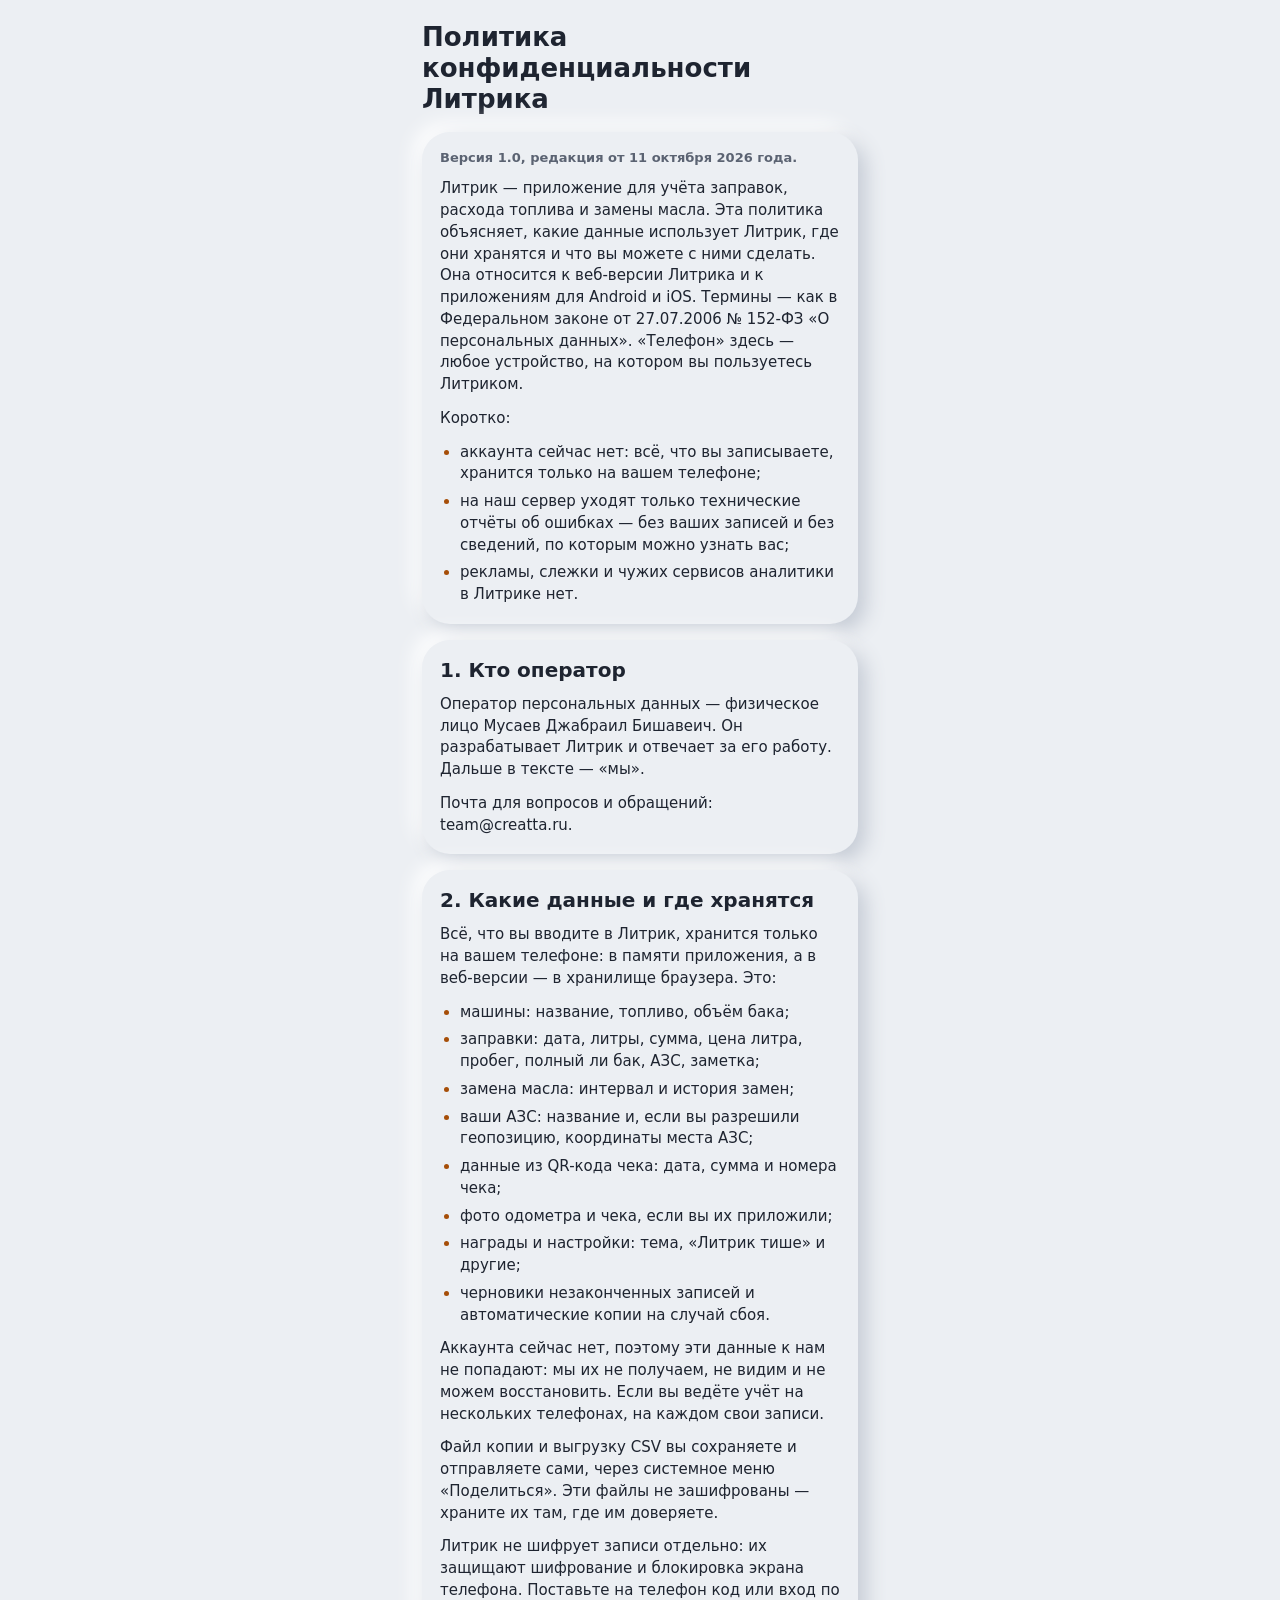
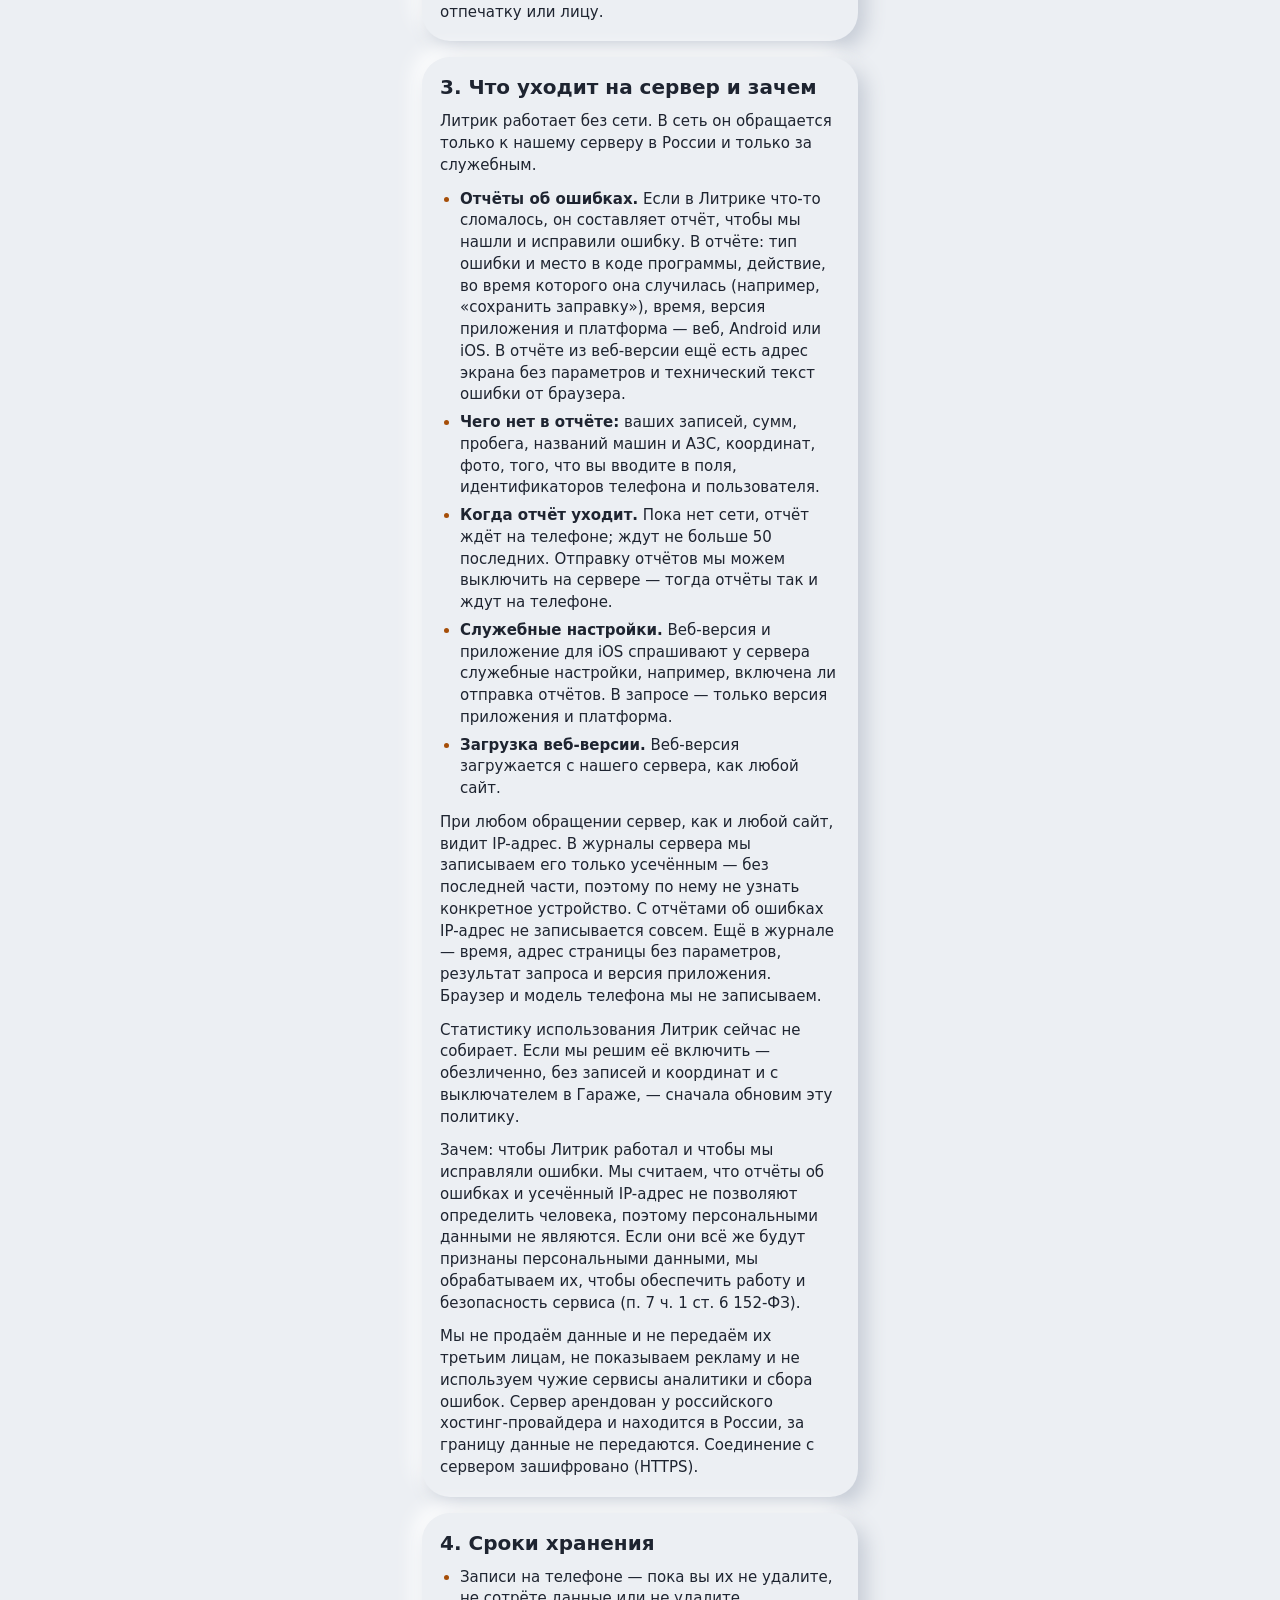
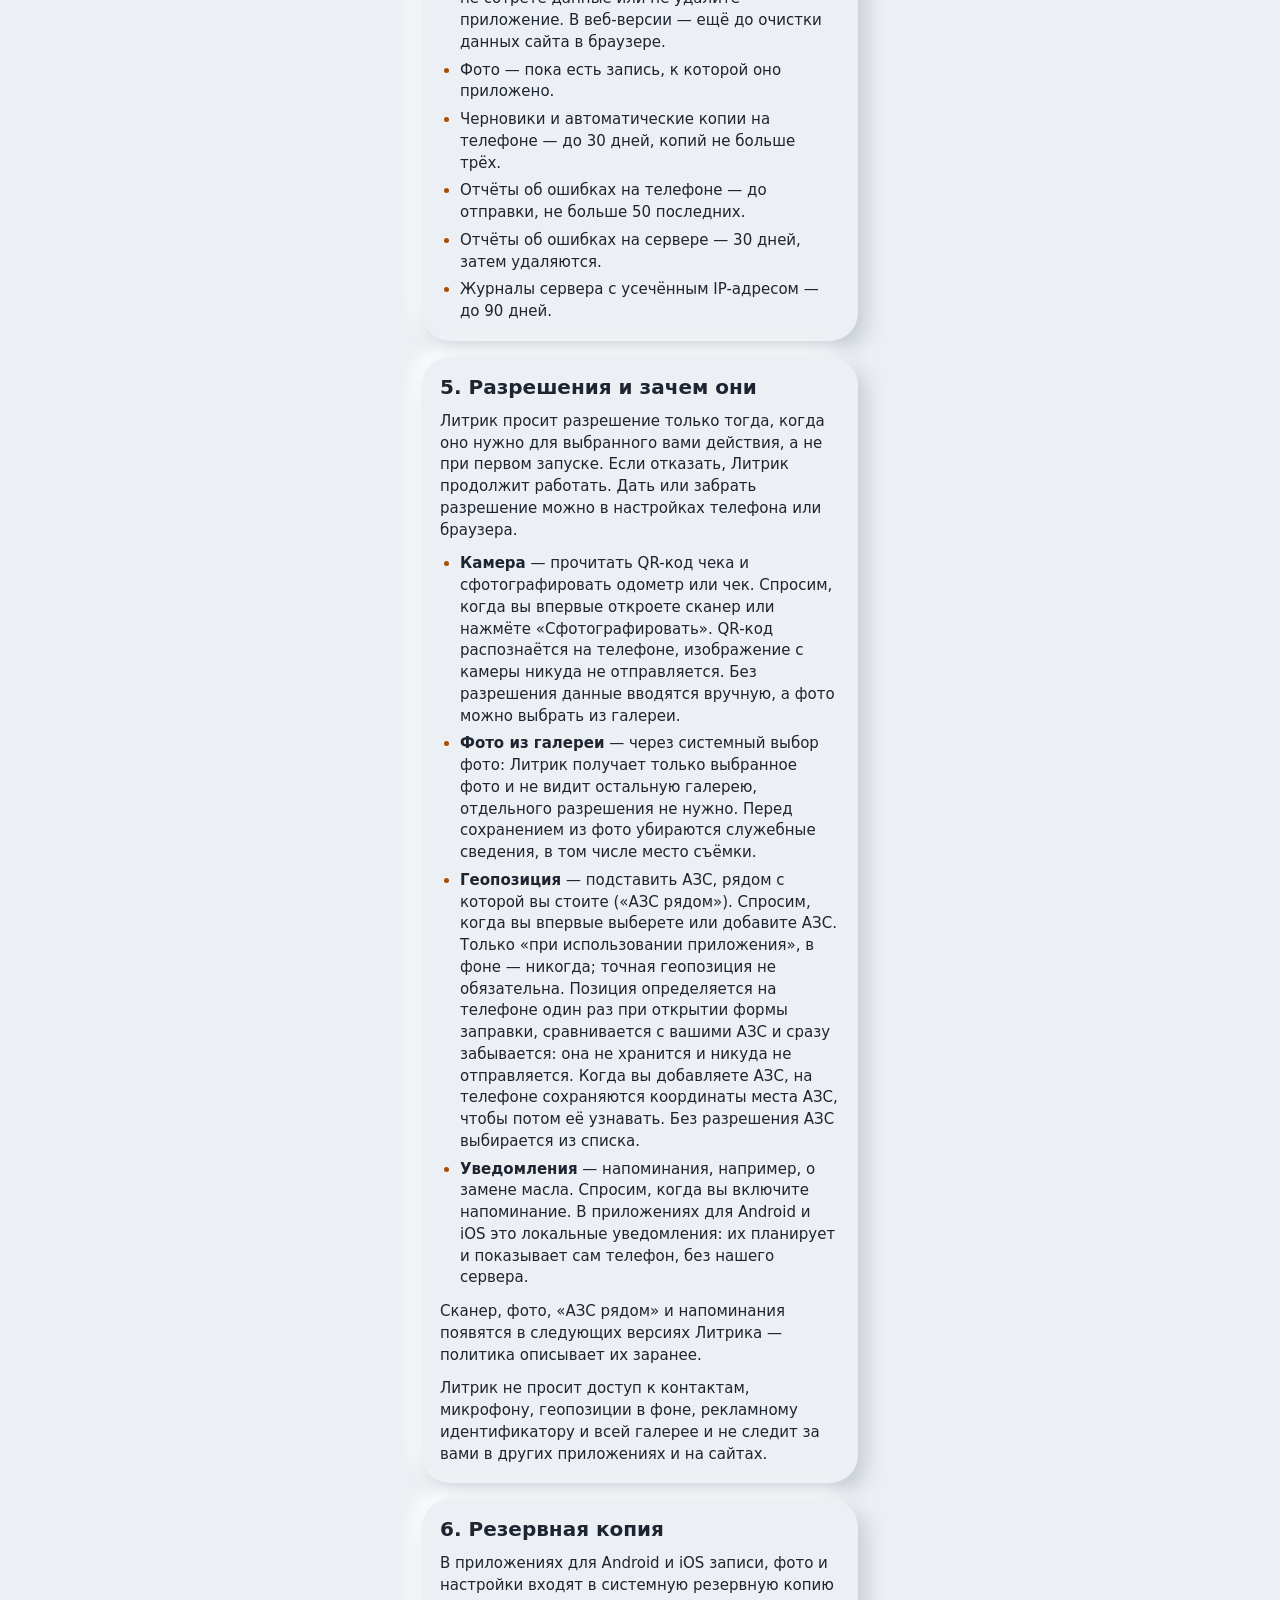
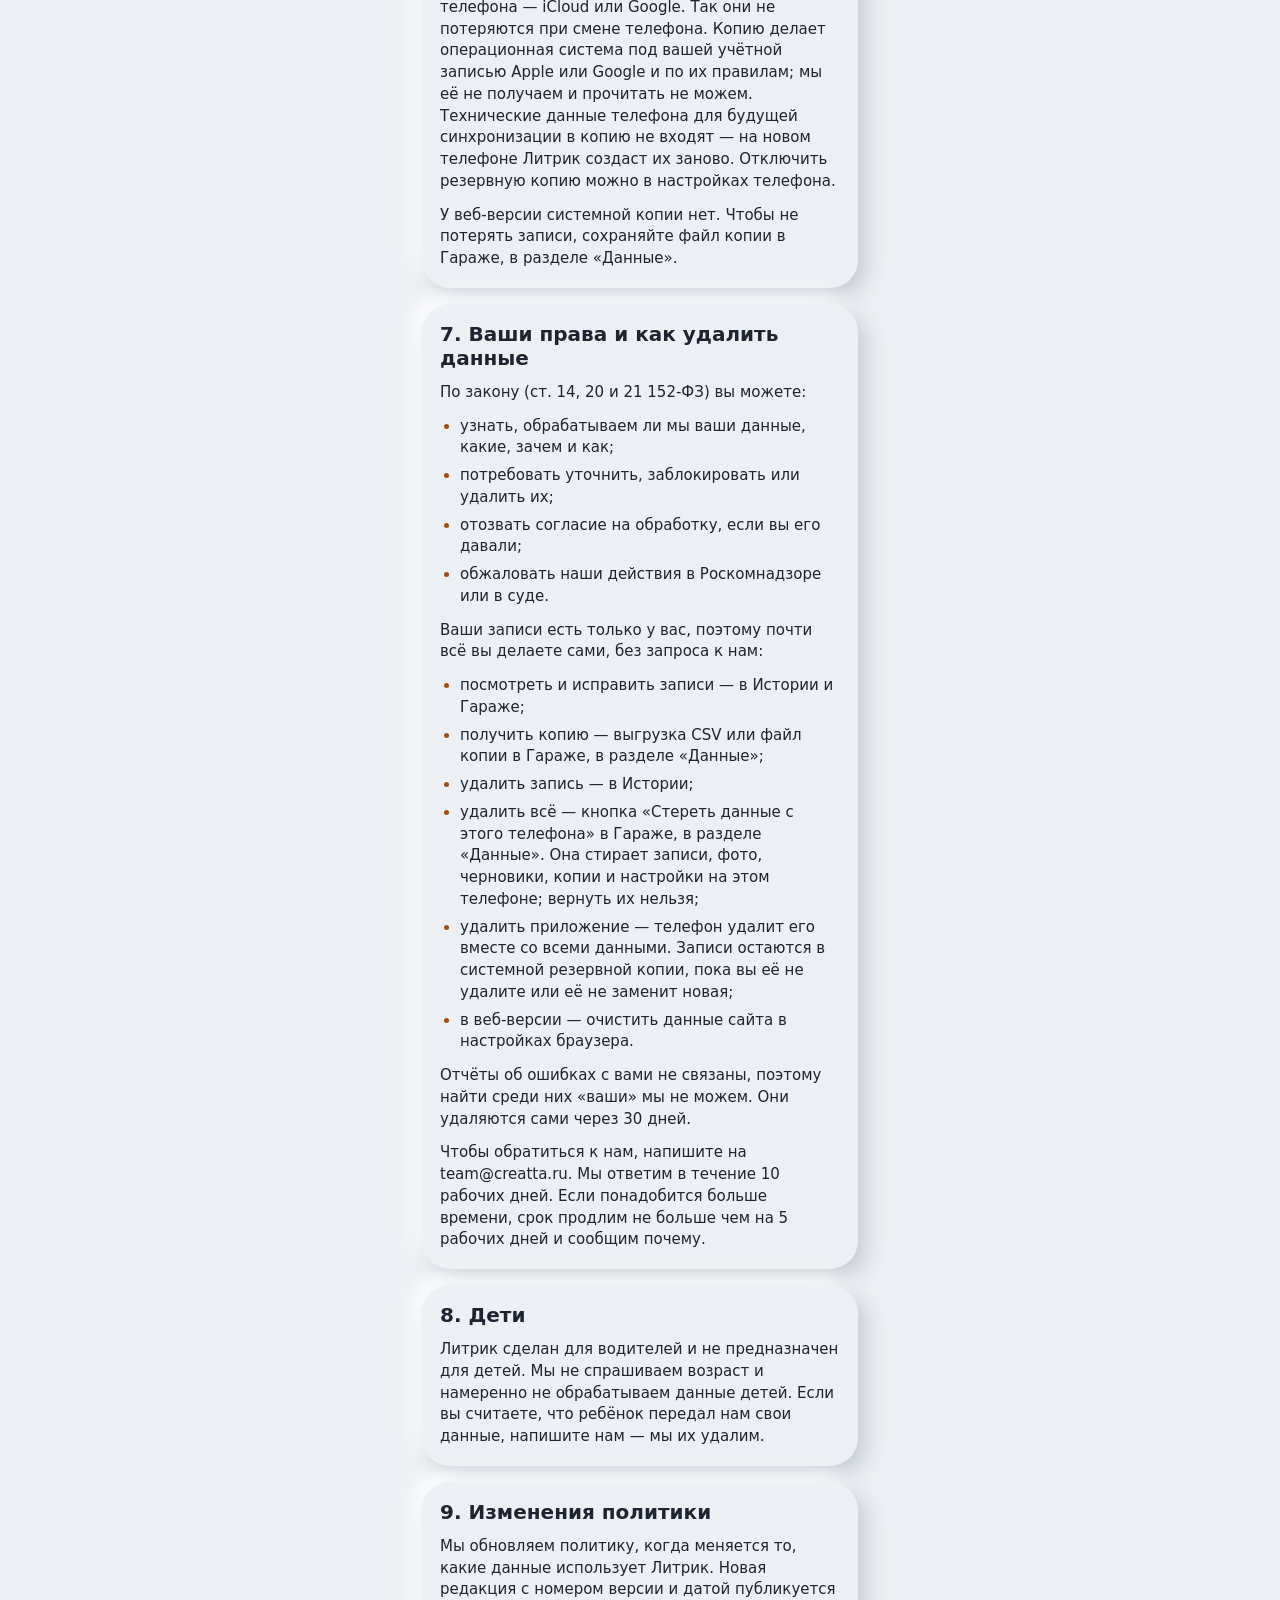
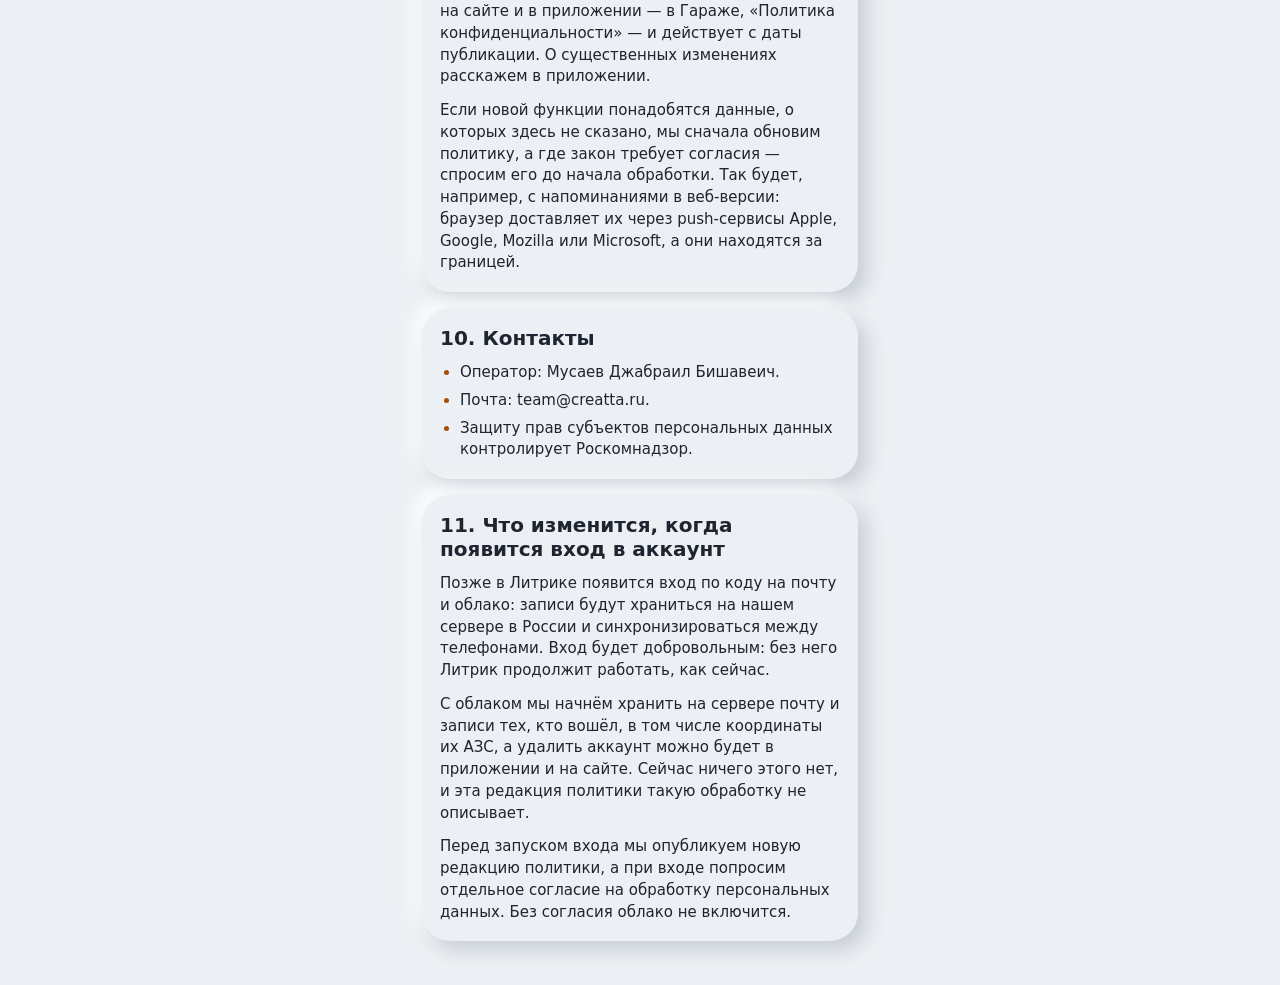
==== privacy.html @ d114a6d7 "Публичные страницы Литрика: поддержка и политика конфиденциальности (G45)" ====
<!doctype html>
<!-- СГЕНЕРИРОВАНО из Litrik/docs/legal/privacy-policy.md командой node shared/tools/gen-privacy.mjs — не править руками. -->
<html lang="ru">
<head>
<meta charset="utf-8">
<meta name="viewport" content="width=device-width, initial-scale=1, viewport-fit=cover">
<meta name="color-scheme" content="light dark">
<title>Политика конфиденциальности Литрика</title>
<link rel="stylesheet" href="privacy.css">
</head>
<body>
<main class="page">
<h1>Политика конфиденциальности Литрика</h1>
<section class="card intro">
<p>Версия 1.0, редакция от 11 октября 2026 года.</p>
<p>Литрик — приложение для учёта заправок, расхода топлива и замены масла. Эта политика объясняет, какие данные использует Литрик, где они хранятся и что вы можете с ними сделать. Она относится к веб-версии Литрика и к приложениям для Android и iOS. Термины — как в Федеральном законе от 27.07.2006 № 152-ФЗ «О персональных данных». «Телефон» здесь — любое устройство, на котором вы пользуетесь Литриком.</p>
<p>Коротко:</p>
<ul>
  <li>аккаунта сейчас нет: всё, что вы записываете, хранится только на вашем телефоне;</li>
  <li>на наш сервер уходят только технические отчёты об ошибках — без ваших записей и без сведений, по которым можно узнать вас;</li>
  <li>рекламы, слежки и чужих сервисов аналитики в Литрике нет.</li>
</ul>
</section>
<section class="card" aria-labelledby="s1">
<h2 id="s1">1. Кто оператор</h2>
<p>Оператор персональных данных — физическое лицо Мусаев Джабраил Бишавеич. Он разрабатывает Литрик и отвечает за его работу. Дальше в тексте — «мы».</p>
<p>Почта для вопросов и обращений: team@creatta.ru.</p>
</section>
<section class="card" aria-labelledby="s2">
<h2 id="s2">2. Какие данные и где хранятся</h2>
<p>Всё, что вы вводите в Литрик, хранится только на вашем телефоне: в памяти приложения, а в веб-версии — в хранилище браузера. Это:</p>
<ul>
  <li>машины: название, топливо, объём бака;</li>
  <li>заправки: дата, литры, сумма, цена литра, пробег, полный ли бак, АЗС, заметка;</li>
  <li>замена масла: интервал и история замен;</li>
  <li>ваши АЗС: название и, если вы разрешили геопозицию, координаты места АЗС;</li>
  <li>данные из QR-кода чека: дата, сумма и номера чека;</li>
  <li>фото одометра и чека, если вы их приложили;</li>
  <li>награды и настройки: тема, «Литрик тише» и другие;</li>
  <li>черновики незаконченных записей и автоматические копии на случай сбоя.</li>
</ul>
<p>Аккаунта сейчас нет, поэтому эти данные к нам не попадают: мы их не получаем, не видим и не можем восстановить. Если вы ведёте учёт на нескольких телефонах, на каждом свои записи.</p>
<p>Файл копии и выгрузку CSV вы сохраняете и отправляете сами, через системное меню «Поделиться». Эти файлы не зашифрованы — храните их там, где им доверяете.</p>
<p>Литрик не шифрует записи отдельно: их защищают шифрование и блокировка экрана телефона. Поставьте на телефон код или вход по отпечатку или лицу.</p>
</section>
<section class="card" aria-labelledby="s3">
<h2 id="s3">3. Что уходит на сервер и зачем</h2>
<p>Литрик работает без сети. В сеть он обращается только к нашему серверу в России и только за служебным.</p>
<ul>
  <li><strong>Отчёты об ошибках.</strong> Если в Литрике что-то сломалось, он составляет отчёт, чтобы мы нашли и исправили ошибку. В отчёте: тип ошибки и место в коде программы, действие, во время которого она случилась (например, «сохранить заправку»), время, версия приложения и платформа — веб, Android или iOS. В отчёте из веб-версии ещё есть адрес экрана без параметров и технический текст ошибки от браузера.</li>
  <li><strong>Чего нет в отчёте:</strong> ваших записей, сумм, пробега, названий машин и АЗС, координат, фото, того, что вы вводите в поля, идентификаторов телефона и пользователя.</li>
  <li><strong>Когда отчёт уходит.</strong> Пока нет сети, отчёт ждёт на телефоне; ждут не больше 50 последних. Отправку отчётов мы можем выключить на сервере — тогда отчёты так и ждут на телефоне.</li>
  <li><strong>Служебные настройки.</strong> Веб-версия и приложение для iOS спрашивают у сервера служебные настройки, например, включена ли отправка отчётов. В запросе — только версия приложения и платформа.</li>
  <li><strong>Загрузка веб-версии.</strong> Веб-версия загружается с нашего сервера, как любой сайт.</li>
</ul>
<p>При любом обращении сервер, как и любой сайт, видит IP-адрес. В журналы сервера мы записываем его только усечённым — без последней части, поэтому по нему не узнать конкретное устройство. С отчётами об ошибках IP-адрес не записывается совсем. Ещё в журнале — время, адрес страницы без параметров, результат запроса и версия приложения. Браузер и модель телефона мы не записываем.</p>
<p>Статистику использования Литрик сейчас не собирает. Если мы решим её включить — обезличенно, без записей и координат и с выключателем в Гараже, — сначала обновим эту политику.</p>
<p>Зачем: чтобы Литрик работал и чтобы мы исправляли ошибки. Мы считаем, что отчёты об ошибках и усечённый IP-адрес не позволяют определить человека, поэтому персональными данными не являются. Если они всё же будут признаны персональными данными, мы обрабатываем их, чтобы обеспечить работу и безопасность сервиса (п. 7 ч. 1 ст. 6 152-ФЗ).</p>
<p>Мы не продаём данные и не передаём их третьим лицам, не показываем рекламу и не используем чужие сервисы аналитики и сбора ошибок. Сервер арендован у российского хостинг-провайдера и находится в России, за границу данные не передаются. Соединение с сервером зашифровано (HTTPS).</p>
</section>
<section class="card" aria-labelledby="s4">
<h2 id="s4">4. Сроки хранения</h2>
<ul>
  <li>Записи на телефоне — пока вы их не удалите, не сотрёте данные или не удалите приложение. В веб-версии — ещё до очистки данных сайта в браузере.</li>
  <li>Фото — пока есть запись, к которой оно приложено.</li>
  <li>Черновики и автоматические копии на телефоне — до 30 дней, копий не больше трёх.</li>
  <li>Отчёты об ошибках на телефоне — до отправки, не больше 50 последних.</li>
  <li>Отчёты об ошибках на сервере — 30 дней, затем удаляются.</li>
  <li>Журналы сервера с усечённым IP-адресом — до 90 дней.</li>
</ul>
</section>
<section class="card" aria-labelledby="s5">
<h2 id="s5">5. Разрешения и зачем они</h2>
<p>Литрик просит разрешение только тогда, когда оно нужно для выбранного вами действия, а не при первом запуске. Если отказать, Литрик продолжит работать. Дать или забрать разрешение можно в настройках телефона или браузера.</p>
<ul>
  <li><strong>Камера</strong> — прочитать QR-код чека и сфотографировать одометр или чек. Спросим, когда вы впервые откроете сканер или нажмёте «Сфотографировать». QR-код распознаётся на телефоне, изображение с камеры никуда не отправляется. Без разрешения данные вводятся вручную, а фото можно выбрать из галереи.</li>
  <li><strong>Фото из галереи</strong> — через системный выбор фото: Литрик получает только выбранное фото и не видит остальную галерею, отдельного разрешения не нужно. Перед сохранением из фото убираются служебные сведения, в том числе место съёмки.</li>
  <li><strong>Геопозиция</strong> — подставить АЗС, рядом с которой вы стоите («АЗС рядом»). Спросим, когда вы впервые выберете или добавите АЗС. Только «при использовании приложения», в фоне — никогда; точная геопозиция не обязательна. Позиция определяется на телефоне один раз при открытии формы заправки, сравнивается с вашими АЗС и сразу забывается: она не хранится и никуда не отправляется. Когда вы добавляете АЗС, на телефоне сохраняются координаты места АЗС, чтобы потом её узнавать. Без разрешения АЗС выбирается из списка.</li>
  <li><strong>Уведомления</strong> — напоминания, например, о замене масла. Спросим, когда вы включите напоминание. В приложениях для Android и iOS это локальные уведомления: их планирует и показывает сам телефон, без нашего сервера.</li>
</ul>
<p>Сканер, фото, «АЗС рядом» и напоминания появятся в следующих версиях Литрика — политика описывает их заранее.</p>
<p>Литрик не просит доступ к контактам, микрофону, геопозиции в фоне, рекламному идентификатору и всей галерее и не следит за вами в других приложениях и на сайтах.</p>
</section>
<section class="card" aria-labelledby="s6">
<h2 id="s6">6. Резервная копия</h2>
<p>В приложениях для Android и iOS записи, фото и настройки входят в системную резервную копию телефона — iCloud или Google. Так они не потеряются при смене телефона. Копию делает операционная система под вашей учётной записью Apple или Google и по их правилам; мы её не получаем и прочитать не можем. Технические данные телефона для будущей синхронизации в копию не входят — на новом телефоне Литрик создаст их заново. Отключить резервную копию можно в настройках телефона.</p>
<p>У веб-версии системной копии нет. Чтобы не потерять записи, сохраняйте файл копии в Гараже, в разделе «Данные».</p>
</section>
<section class="card" aria-labelledby="s7">
<h2 id="s7">7. Ваши права и как удалить данные</h2>
<p>По закону (ст. 14, 20 и 21 152-ФЗ) вы можете:</p>
<ul>
  <li>узнать, обрабатываем ли мы ваши данные, какие, зачем и как;</li>
  <li>потребовать уточнить, заблокировать или удалить их;</li>
  <li>отозвать согласие на обработку, если вы его давали;</li>
  <li>обжаловать наши действия в Роскомнадзоре или в суде.</li>
</ul>
<p>Ваши записи есть только у вас, поэтому почти всё вы делаете сами, без запроса к нам:</p>
<ul>
  <li>посмотреть и исправить записи — в Истории и Гараже;</li>
  <li>получить копию — выгрузка CSV или файл копии в Гараже, в разделе «Данные»;</li>
  <li>удалить запись — в Истории;</li>
  <li>удалить всё — кнопка «Стереть данные с этого телефона» в Гараже, в разделе «Данные». Она стирает записи, фото, черновики, копии и настройки на этом телефоне; вернуть их нельзя;</li>
  <li>удалить приложение — телефон удалит его вместе со всеми данными. Записи остаются в системной резервной копии, пока вы её не удалите или её не заменит новая;</li>
  <li>в веб-версии — очистить данные сайта в настройках браузера.</li>
</ul>
<p>Отчёты об ошибках с вами не связаны, поэтому найти среди них «ваши» мы не можем. Они удаляются сами через 30 дней.</p>
<p>Чтобы обратиться к нам, напишите на team@creatta.ru. Мы ответим в течение 10 рабочих дней. Если понадобится больше времени, срок продлим не больше чем на 5 рабочих дней и сообщим почему.</p>
</section>
<section class="card" aria-labelledby="s8">
<h2 id="s8">8. Дети</h2>
<p>Литрик сделан для водителей и не предназначен для детей. Мы не спрашиваем возраст и намеренно не обрабатываем данные детей. Если вы считаете, что ребёнок передал нам свои данные, напишите нам — мы их удалим.</p>
</section>
<section class="card" aria-labelledby="s9">
<h2 id="s9">9. Изменения политики</h2>
<p>Мы обновляем политику, когда меняется то, какие данные использует Литрик. Новая редакция с номером версии и датой публикуется на сайте и в приложении — в Гараже, «Политика конфиденциальности» — и действует с даты публикации. О существенных изменениях расскажем в приложении.</p>
<p>Если новой функции понадобятся данные, о которых здесь не сказано, мы сначала обновим политику, а где закон требует согласия — спросим его до начала обработки. Так будет, например, с напоминаниями в веб-версии: браузер доставляет их через push-сервисы Apple, Google, Mozilla или Microsoft, а они находятся за границей.</p>
</section>
<section class="card" aria-labelledby="s10">
<h2 id="s10">10. Контакты</h2>
<ul>
  <li>Оператор: Мусаев Джабраил Бишавеич.</li>
  <li>Почта: team@creatta.ru.</li>
  <li>Защиту прав субъектов персональных данных контролирует Роскомнадзор.</li>
</ul>
</section>
<section class="card" aria-labelledby="s11">
<h2 id="s11">11. Что изменится, когда появится вход в аккаунт</h2>
<p>Позже в Литрике появится вход по коду на почту и облако: записи будут храниться на нашем сервере в России и синхронизироваться между телефонами. Вход будет добровольным: без него Литрик продолжит работать, как сейчас.</p>
<p>С облаком мы начнём хранить на сервере почту и записи тех, кто вошёл, в том числе координаты их АЗС, а удалить аккаунт можно будет в приложении и на сайте. Сейчас ничего этого нет, и эта редакция политики такую обработку не описывает.</p>
<p>Перед запуском входа мы опубликуем новую редакцию политики, а при входе попросим отдельное согласие на обработку персональных данных. Без согласия облако не включится.</p>
</section>
</main>
</body>
</html>
---- privacy.css ----
/* СГЕНЕРИРОВАНО из Litrik/docs/legal/privacy-policy.md командой node shared/tools/gen-privacy.mjs — не править руками. */
:root {
  --color-accent-ink: #A64E08;
  --color-bg: #ECEFF3;
  --color-ink: #1E2430;
  --color-muted: #5B6372;
  --color-surface: #ECEFF3;
  --font-family-base: Manrope, system-ui, sans-serif;
  --font-weight-bold: 700;
  --radius-card: 28px;
  --shadow-raised: 8px 8px 20px 0px #C5CBD5, -8px -8px 20px 0px #FFFFFF;
  --size-layout-content-max: 480px;
  --space-1-5: 6px;
  --space-2: 8px;
  --space-5: 20px;
  --space-card-gap: 12px;
  --space-card-padding: 18px;
  --space-screen-padding-top: 14px;
  --space-screen-padding-x: 22px;
  --space-screen-stack-gap: 16px;
  --type-body-long-line-height: 1.45;
  --type-body-long-size: 15px;
  --type-body-long-weight: 500;
  --type-caption-small-line-height: 1.3;
  --type-caption-small-size: 13px;
  --type-caption-small-weight: 600;
  --type-heading-card-line-height: 1.2;
  --type-heading-card-size: 20px;
  --type-heading-card-weight: 800;
  --type-heading-screen-wrap-line-height: 1.2;
  --type-heading-screen-wrap-size: 26px;
  --type-heading-screen-wrap-weight: 800;
  color-scheme: light;
}
@media (prefers-color-scheme: dark) {
  :root {
    --color-accent-ink: #F2A65A;
    --color-bg: #1B1F27;
    --color-ink: #EEF1F5;
    --color-muted: #A3ABB9;
    --color-surface: #1B1F27;
    --shadow-raised: 8px 8px 20px 0px #12151B, -8px -8px 20px 0px #252A34;
    color-scheme: dark;
  }
}
@font-face {
  font-family: Manrope;
  src: url('fonts/Manrope-Variable.woff2') format('woff2');
  font-weight: 200 800;
  font-display: swap;
}
* { box-sizing: border-box; }
html { -webkit-text-size-adjust: 100%; text-size-adjust: 100%; }
body {
  margin: 0;
  background: var(--color-bg);
  color: var(--color-ink);
  font-family: var(--font-family-base);
  font-size: var(--type-body-long-size);
  font-weight: var(--type-body-long-weight);
  line-height: var(--type-body-long-line-height);
}
.page {
  max-width: var(--size-layout-content-max);
  margin: 0 auto;
  padding: var(--space-screen-padding-top) var(--space-screen-padding-x) calc(var(--space-screen-padding-x) * 2);
  padding-left: max(var(--space-screen-padding-x), env(safe-area-inset-left));
  padding-right: max(var(--space-screen-padding-x), env(safe-area-inset-right));
  display: flex;
  flex-direction: column;
  gap: var(--space-screen-stack-gap);
}
h1 {
  margin: var(--space-2) 0 0;
  font-size: var(--type-heading-screen-wrap-size);
  font-weight: var(--type-heading-screen-wrap-weight);
  line-height: var(--type-heading-screen-wrap-line-height);
}
.card {
  background: var(--color-surface);
  border-radius: var(--radius-card);
  box-shadow: var(--shadow-raised);
  padding: var(--space-card-padding);
}
h2 {
  margin: 0 0 var(--space-card-gap);
  font-size: var(--type-heading-card-size);
  font-weight: var(--type-heading-card-weight);
  line-height: var(--type-heading-card-line-height);
}
p, ul { margin: 0 0 var(--space-card-gap); }
.card > :last-child { margin-bottom: 0; }
.intro > p:first-child {
  color: var(--color-muted);
  font-size: var(--type-caption-small-size);
  font-weight: var(--type-caption-small-weight);
  line-height: var(--type-caption-small-line-height);
}
ul { padding-left: var(--space-5); }
li + li { margin-top: var(--space-1-5); }
li::marker { color: var(--color-accent-ink); }
strong { font-weight: var(--font-weight-bold); }
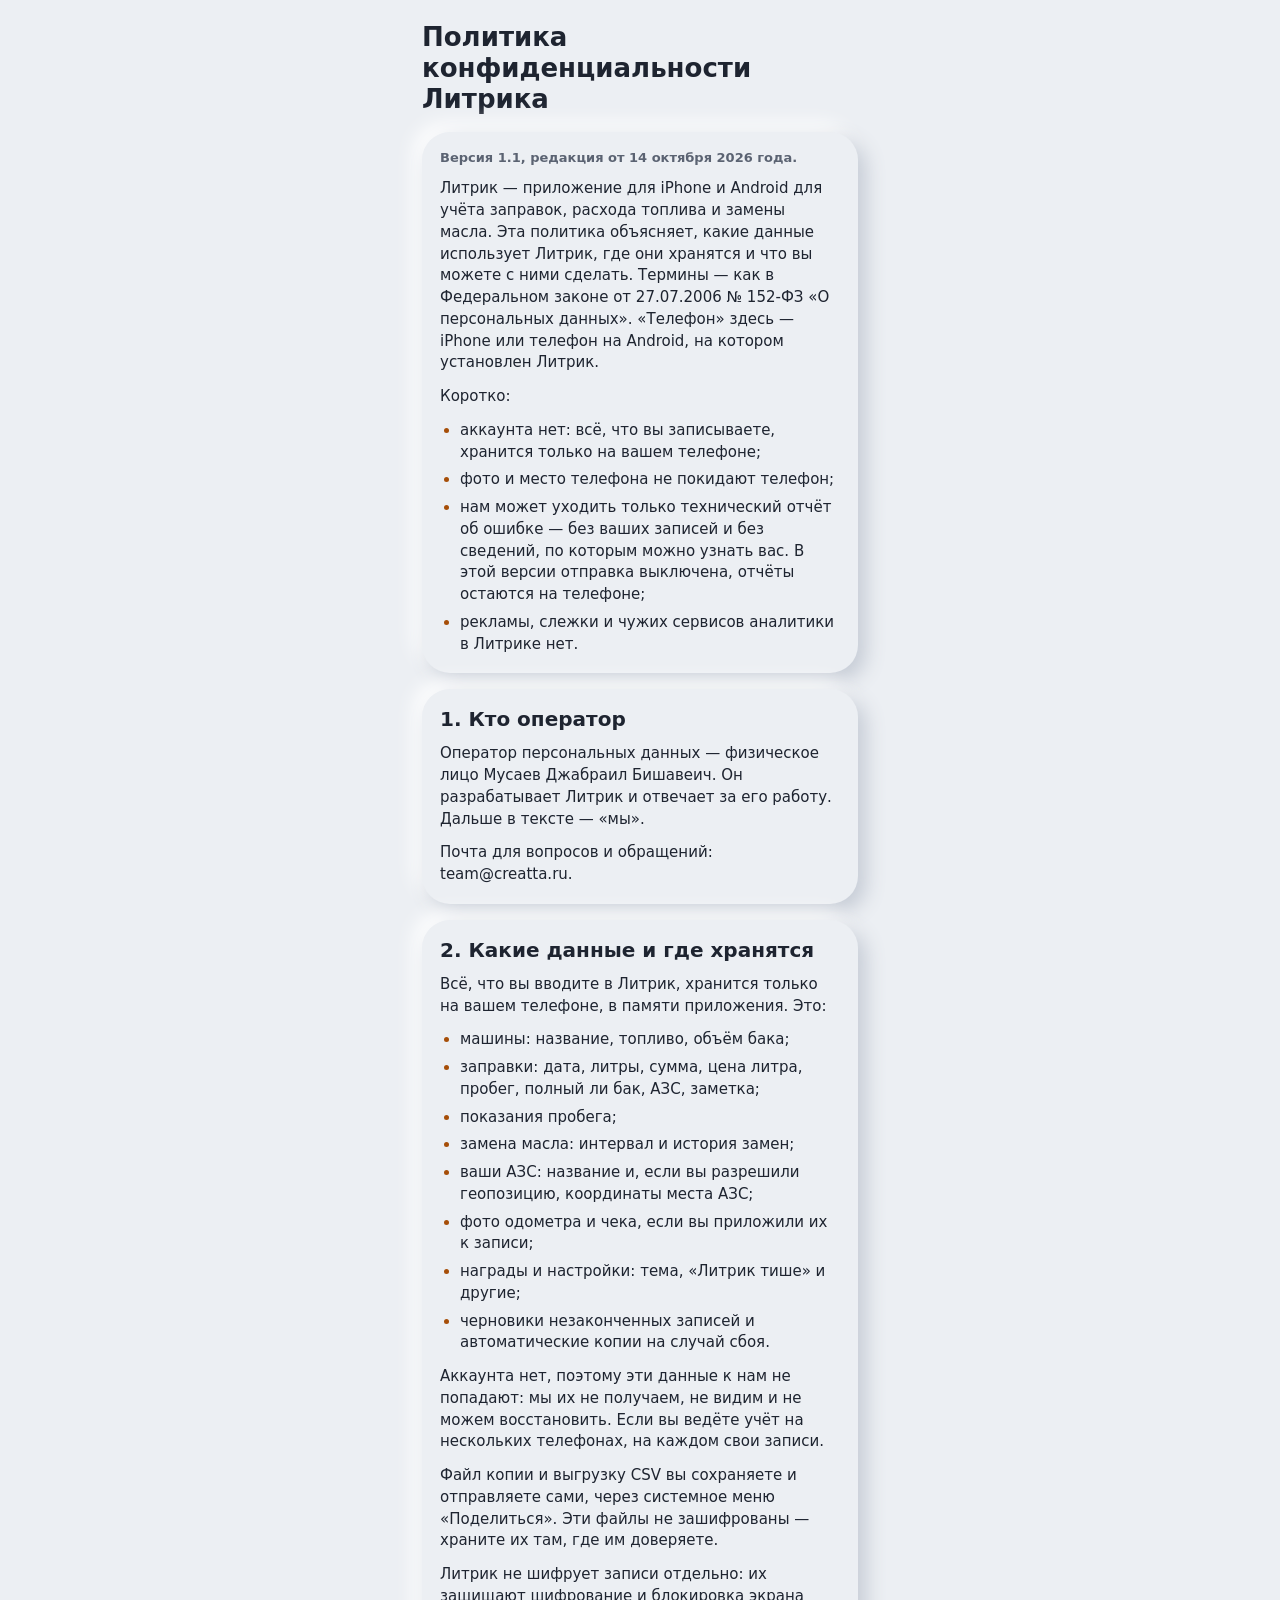
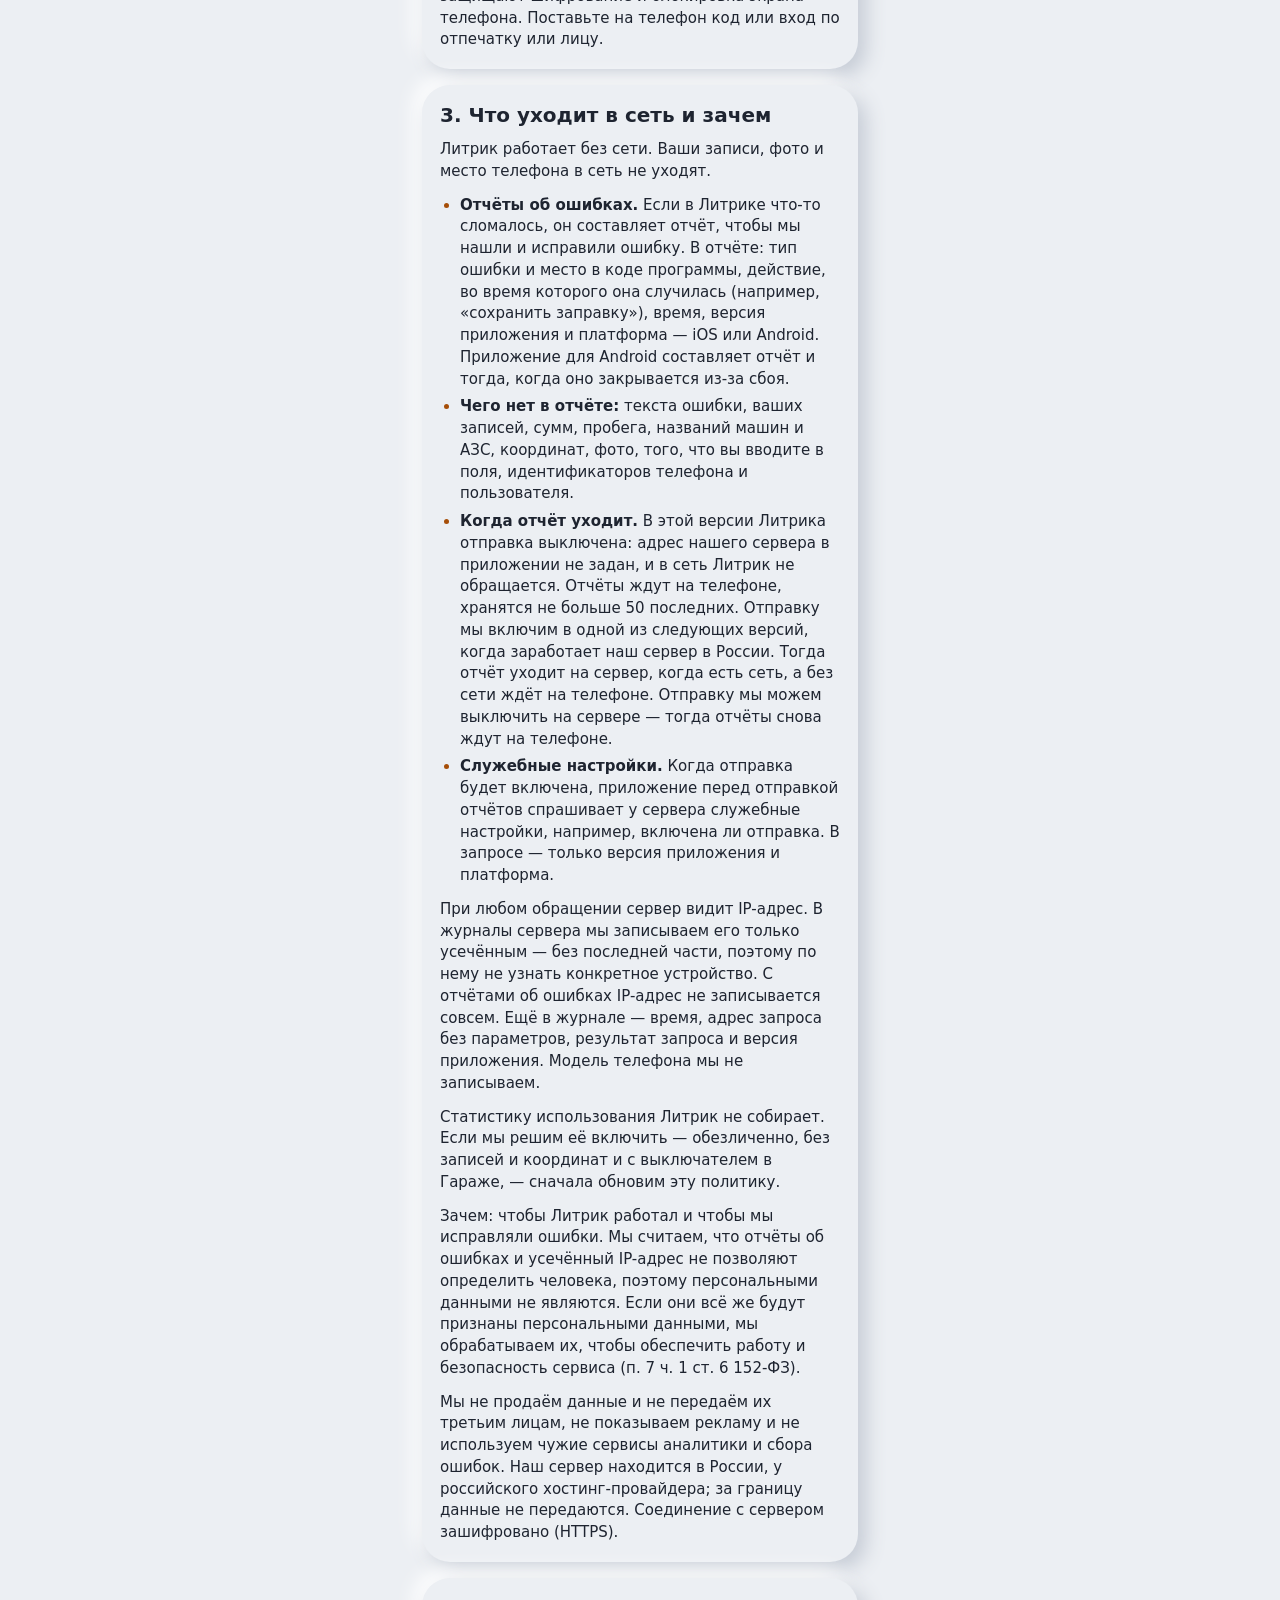
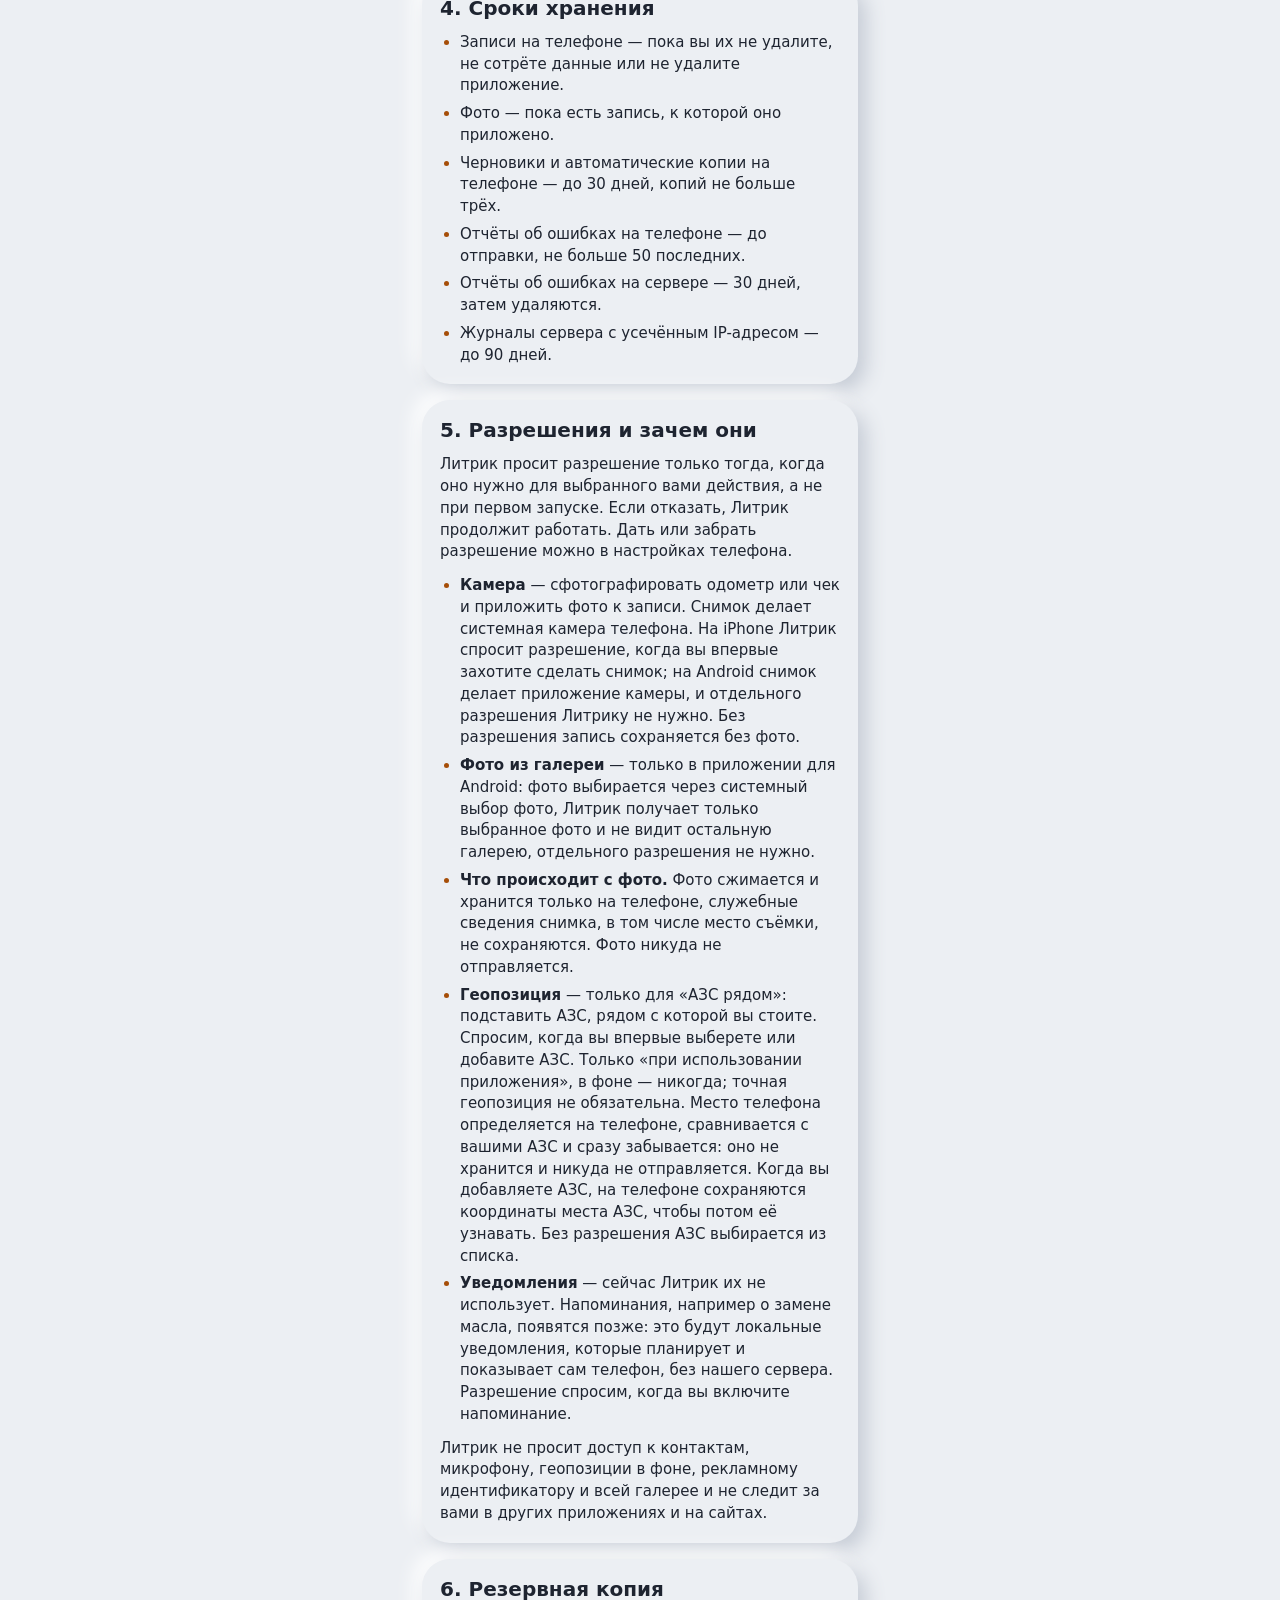
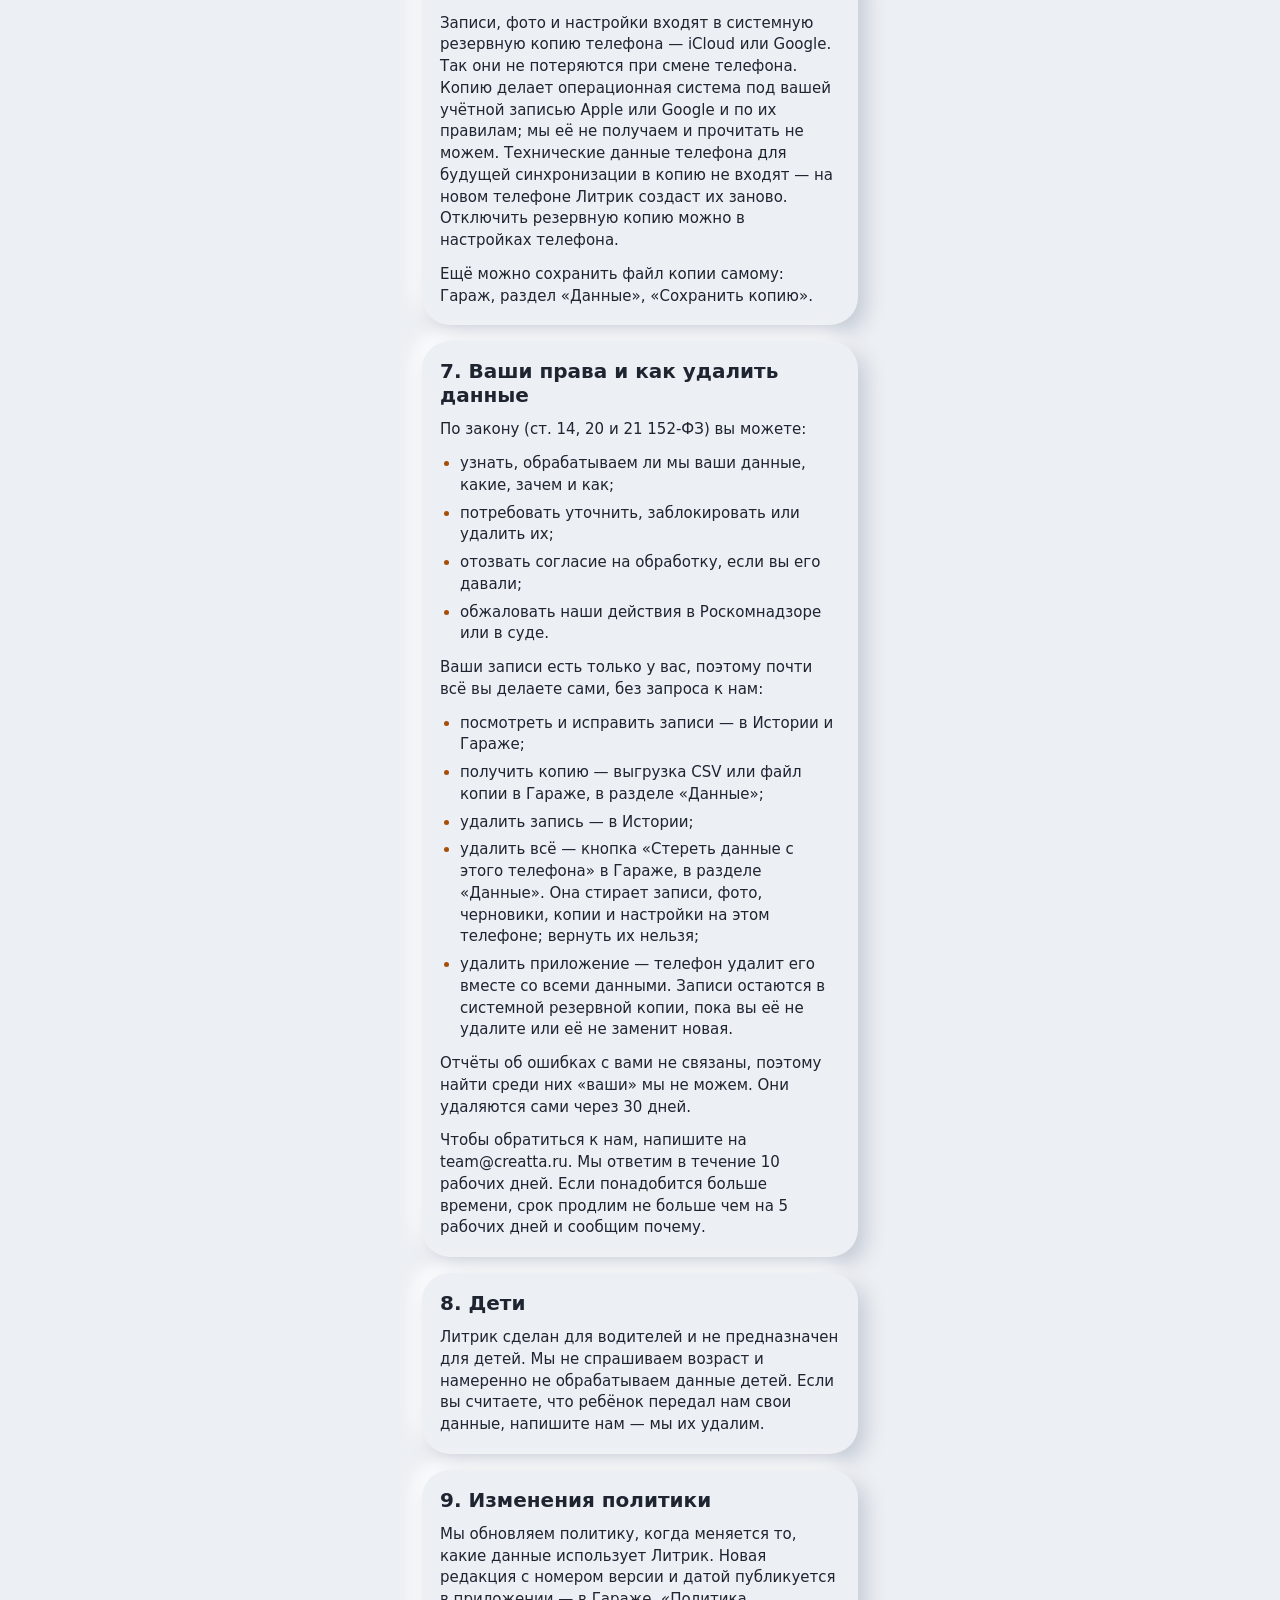
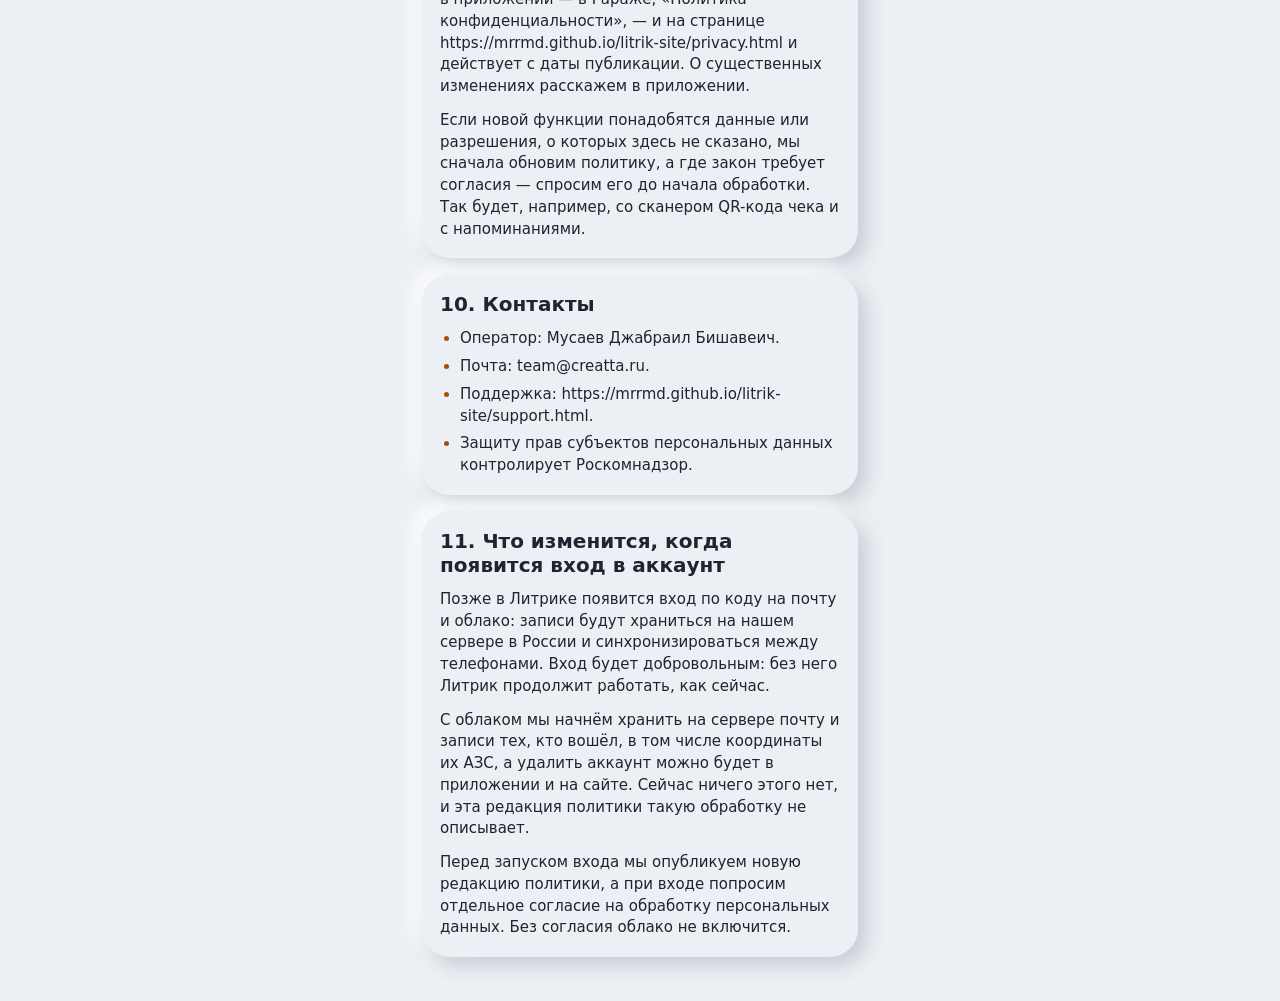
==== commit c481192e: "Политика конфиденциальности 1.1: только приложения iOS и Android, фактическое поведение, отправка от" ====
--- a/privacy.html
+++ b/privacy.html
@@ -12,12 +12,13 @@
 <main class="page">
 <h1>Политика конфиденциальности Литрика</h1>
 <section class="card intro">
-<p>Версия 1.0, редакция от 11 октября 2026 года.</p>
-<p>Литрик — приложение для учёта заправок, расхода топлива и замены масла. Эта политика объясняет, какие данные использует Литрик, где они хранятся и что вы можете с ними сделать. Она относится к веб-версии Литрика и к приложениям для Android и iOS. Термины — как в Федеральном законе от 27.07.2006 № 152-ФЗ «О персональных данных». «Телефон» здесь — любое устройство, на котором вы пользуетесь Литриком.</p>
+<p>Версия 1.1, редакция от 14 октября 2026 года.</p>
+<p>Литрик — приложение для iPhone и Android для учёта заправок, расхода топлива и замены масла. Эта политика объясняет, какие данные использует Литрик, где они хранятся и что вы можете с ними сделать. Термины — как в Федеральном законе от 27.07.2006 № 152-ФЗ «О персональных данных». «Телефон» здесь — iPhone или телефон на Android, на котором установлен Литрик.</p>
 <p>Коротко:</p>
 <ul>
-  <li>аккаунта сейчас нет: всё, что вы записываете, хранится только на вашем телефоне;</li>
-  <li>на наш сервер уходят только технические отчёты об ошибках — без ваших записей и без сведений, по которым можно узнать вас;</li>
+  <li>аккаунта нет: всё, что вы записываете, хранится только на вашем телефоне;</li>
+  <li>фото и место телефона не покидают телефон;</li>
+  <li>нам может уходить только технический отчёт об ошибке — без ваших записей и без сведений, по которым можно узнать вас. В этой версии отправка выключена, отчёты остаются на телефоне;</li>
   <li>рекламы, слежки и чужих сервисов аналитики в Литрике нет.</li>
 </ul>
 </section>
@@ -28,40 +29,39 @@
 </section>
 <section class="card" aria-labelledby="s2">
 <h2 id="s2">2. Какие данные и где хранятся</h2>
-<p>Всё, что вы вводите в Литрик, хранится только на вашем телефоне: в памяти приложения, а в веб-версии — в хранилище браузера. Это:</p>
+<p>Всё, что вы вводите в Литрик, хранится только на вашем телефоне, в памяти приложения. Это:</p>
 <ul>
   <li>машины: название, топливо, объём бака;</li>
   <li>заправки: дата, литры, сумма, цена литра, пробег, полный ли бак, АЗС, заметка;</li>
+  <li>показания пробега;</li>
   <li>замена масла: интервал и история замен;</li>
   <li>ваши АЗС: название и, если вы разрешили геопозицию, координаты места АЗС;</li>
-  <li>данные из QR-кода чека: дата, сумма и номера чека;</li>
-  <li>фото одометра и чека, если вы их приложили;</li>
+  <li>фото одометра и чека, если вы приложили их к записи;</li>
   <li>награды и настройки: тема, «Литрик тише» и другие;</li>
   <li>черновики незаконченных записей и автоматические копии на случай сбоя.</li>
 </ul>
-<p>Аккаунта сейчас нет, поэтому эти данные к нам не попадают: мы их не получаем, не видим и не можем восстановить. Если вы ведёте учёт на нескольких телефонах, на каждом свои записи.</p>
+<p>Аккаунта нет, поэтому эти данные к нам не попадают: мы их не получаем, не видим и не можем восстановить. Если вы ведёте учёт на нескольких телефонах, на каждом свои записи.</p>
 <p>Файл копии и выгрузку CSV вы сохраняете и отправляете сами, через системное меню «Поделиться». Эти файлы не зашифрованы — храните их там, где им доверяете.</p>
 <p>Литрик не шифрует записи отдельно: их защищают шифрование и блокировка экрана телефона. Поставьте на телефон код или вход по отпечатку или лицу.</p>
 </section>
 <section class="card" aria-labelledby="s3">
-<h2 id="s3">3. Что уходит на сервер и зачем</h2>
-<p>Литрик работает без сети. В сеть он обращается только к нашему серверу в России и только за служебным.</p>
+<h2 id="s3">3. Что уходит в сеть и зачем</h2>
+<p>Литрик работает без сети. Ваши записи, фото и место телефона в сеть не уходят.</p>
 <ul>
-  <li><strong>Отчёты об ошибках.</strong> Если в Литрике что-то сломалось, он составляет отчёт, чтобы мы нашли и исправили ошибку. В отчёте: тип ошибки и место в коде программы, действие, во время которого она случилась (например, «сохранить заправку»), время, версия приложения и платформа — веб, Android или iOS. В отчёте из веб-версии ещё есть адрес экрана без параметров и технический текст ошибки от браузера.</li>
-  <li><strong>Чего нет в отчёте:</strong> ваших записей, сумм, пробега, названий машин и АЗС, координат, фото, того, что вы вводите в поля, идентификаторов телефона и пользователя.</li>
-  <li><strong>Когда отчёт уходит.</strong> Пока нет сети, отчёт ждёт на телефоне; ждут не больше 50 последних. Отправку отчётов мы можем выключить на сервере — тогда отчёты так и ждут на телефоне.</li>
-  <li><strong>Служебные настройки.</strong> Веб-версия и приложение для iOS спрашивают у сервера служебные настройки, например, включена ли отправка отчётов. В запросе — только версия приложения и платформа.</li>
-  <li><strong>Загрузка веб-версии.</strong> Веб-версия загружается с нашего сервера, как любой сайт.</li>
+  <li><strong>Отчёты об ошибках.</strong> Если в Литрике что-то сломалось, он составляет отчёт, чтобы мы нашли и исправили ошибку. В отчёте: тип ошибки и место в коде программы, действие, во время которого она случилась (например, «сохранить заправку»), время, версия приложения и платформа — iOS или Android. Приложение для Android составляет отчёт и тогда, когда оно закрывается из-за сбоя.</li>
+  <li><strong>Чего нет в отчёте:</strong> текста ошибки, ваших записей, сумм, пробега, названий машин и АЗС, координат, фото, того, что вы вводите в поля, идентификаторов телефона и пользователя.</li>
+  <li><strong>Когда отчёт уходит.</strong> В этой версии Литрика отправка выключена: адрес нашего сервера в приложении не задан, и в сеть Литрик не обращается. Отчёты ждут на телефоне, хранятся не больше 50 последних. Отправку мы включим в одной из следующих версий, когда заработает наш сервер в России. Тогда отчёт уходит на сервер, когда есть сеть, а без сети ждёт на телефоне. Отправку мы можем выключить на сервере — тогда отчёты снова ждут на телефоне.</li>
+  <li><strong>Служебные настройки.</strong> Когда отправка будет включена, приложение перед отправкой отчётов спрашивает у сервера служебные настройки, например, включена ли отправка. В запросе — только версия приложения и платформа.</li>
 </ul>
-<p>При любом обращении сервер, как и любой сайт, видит IP-адрес. В журналы сервера мы записываем его только усечённым — без последней части, поэтому по нему не узнать конкретное устройство. С отчётами об ошибках IP-адрес не записывается совсем. Ещё в журнале — время, адрес страницы без параметров, результат запроса и версия приложения. Браузер и модель телефона мы не записываем.</p>
-<p>Статистику использования Литрик сейчас не собирает. Если мы решим её включить — обезличенно, без записей и координат и с выключателем в Гараже, — сначала обновим эту политику.</p>
+<p>При любом обращении сервер видит IP-адрес. В журналы сервера мы записываем его только усечённым — без последней части, поэтому по нему не узнать конкретное устройство. С отчётами об ошибках IP-адрес не записывается совсем. Ещё в журнале — время, адрес запроса без параметров, результат запроса и версия приложения. Модель телефона мы не записываем.</p>
+<p>Статистику использования Литрик не собирает. Если мы решим её включить — обезличенно, без записей и координат и с выключателем в Гараже, — сначала обновим эту политику.</p>
 <p>Зачем: чтобы Литрик работал и чтобы мы исправляли ошибки. Мы считаем, что отчёты об ошибках и усечённый IP-адрес не позволяют определить человека, поэтому персональными данными не являются. Если они всё же будут признаны персональными данными, мы обрабатываем их, чтобы обеспечить работу и безопасность сервиса (п. 7 ч. 1 ст. 6 152-ФЗ).</p>
-<p>Мы не продаём данные и не передаём их третьим лицам, не показываем рекламу и не используем чужие сервисы аналитики и сбора ошибок. Сервер арендован у российского хостинг-провайдера и находится в России, за границу данные не передаются. Соединение с сервером зашифровано (HTTPS).</p>
+<p>Мы не продаём данные и не передаём их третьим лицам, не показываем рекламу и не используем чужие сервисы аналитики и сбора ошибок. Наш сервер находится в России, у российского хостинг-провайдера; за границу данные не передаются. Соединение с сервером зашифровано (HTTPS).</p>
 </section>
 <section class="card" aria-labelledby="s4">
 <h2 id="s4">4. Сроки хранения</h2>
 <ul>
-  <li>Записи на телефоне — пока вы их не удалите, не сотрёте данные или не удалите приложение. В веб-версии — ещё до очистки данных сайта в браузере.</li>
+  <li>Записи на телефоне — пока вы их не удалите, не сотрёте данные или не удалите приложение.</li>
   <li>Фото — пока есть запись, к которой оно приложено.</li>
   <li>Черновики и автоматические копии на телефоне — до 30 дней, копий не больше трёх.</li>
   <li>Отчёты об ошибках на телефоне — до отправки, не больше 50 последних.</li>
@@ -71,20 +71,20 @@
 </section>
 <section class="card" aria-labelledby="s5">
 <h2 id="s5">5. Разрешения и зачем они</h2>
-<p>Литрик просит разрешение только тогда, когда оно нужно для выбранного вами действия, а не при первом запуске. Если отказать, Литрик продолжит работать. Дать или забрать разрешение можно в настройках телефона или браузера.</p>
+<p>Литрик просит разрешение только тогда, когда оно нужно для выбранного вами действия, а не при первом запуске. Если отказать, Литрик продолжит работать. Дать или забрать разрешение можно в настройках телефона.</p>
 <ul>
-  <li><strong>Камера</strong> — прочитать QR-код чека и сфотографировать одометр или чек. Спросим, когда вы впервые откроете сканер или нажмёте «Сфотографировать». QR-код распознаётся на телефоне, изображение с камеры никуда не отправляется. Без разрешения данные вводятся вручную, а фото можно выбрать из галереи.</li>
-  <li><strong>Фото из галереи</strong> — через системный выбор фото: Литрик получает только выбранное фото и не видит остальную галерею, отдельного разрешения не нужно. Перед сохранением из фото убираются служебные сведения, в том числе место съёмки.</li>
-  <li><strong>Геопозиция</strong> — подставить АЗС, рядом с которой вы стоите («АЗС рядом»). Спросим, когда вы впервые выберете или добавите АЗС. Только «при использовании приложения», в фоне — никогда; точная геопозиция не обязательна. Позиция определяется на телефоне один раз при открытии формы заправки, сравнивается с вашими АЗС и сразу забывается: она не хранится и никуда не отправляется. Когда вы добавляете АЗС, на телефоне сохраняются координаты места АЗС, чтобы потом её узнавать. Без разрешения АЗС выбирается из списка.</li>
-  <li><strong>Уведомления</strong> — напоминания, например, о замене масла. Спросим, когда вы включите напоминание. В приложениях для Android и iOS это локальные уведомления: их планирует и показывает сам телефон, без нашего сервера.</li>
+  <li><strong>Камера</strong> — сфотографировать одометр или чек и приложить фото к записи. Снимок делает системная камера телефона. На iPhone Литрик спросит разрешение, когда вы впервые захотите сделать снимок; на Android снимок делает приложение камеры, и отдельного разрешения Литрику не нужно. Без разрешения запись сохраняется без фото.</li>
+  <li><strong>Фото из галереи</strong> — только в приложении для Android: фото выбирается через системный выбор фото, Литрик получает только выбранное фото и не видит остальную галерею, отдельного разрешения не нужно.</li>
+  <li><strong>Что происходит с фото.</strong> Фото сжимается и хранится только на телефоне, служебные сведения снимка, в том числе место съёмки, не сохраняются. Фото никуда не отправляется.</li>
+  <li><strong>Геопозиция</strong> — только для «АЗС рядом»: подставить АЗС, рядом с которой вы стоите. Спросим, когда вы впервые выберете или добавите АЗС. Только «при использовании приложения», в фоне — никогда; точная геопозиция не обязательна. Место телефона определяется на телефоне, сравнивается с вашими АЗС и сразу забывается: оно не хранится и никуда не отправляется. Когда вы добавляете АЗС, на телефоне сохраняются координаты места АЗС, чтобы потом её узнавать. Без разрешения АЗС выбирается из списка.</li>
+  <li><strong>Уведомления</strong> — сейчас Литрик их не использует. Напоминания, например о замене масла, появятся позже: это будут локальные уведомления, которые планирует и показывает сам телефон, без нашего сервера. Разрешение спросим, когда вы включите напоминание.</li>
 </ul>
-<p>Сканер, фото, «АЗС рядом» и напоминания появятся в следующих версиях Литрика — политика описывает их заранее.</p>
 <p>Литрик не просит доступ к контактам, микрофону, геопозиции в фоне, рекламному идентификатору и всей галерее и не следит за вами в других приложениях и на сайтах.</p>
 </section>
 <section class="card" aria-labelledby="s6">
 <h2 id="s6">6. Резервная копия</h2>
-<p>В приложениях для Android и iOS записи, фото и настройки входят в системную резервную копию телефона — iCloud или Google. Так они не потеряются при смене телефона. Копию делает операционная система под вашей учётной записью Apple или Google и по их правилам; мы её не получаем и прочитать не можем. Технические данные телефона для будущей синхронизации в копию не входят — на новом телефоне Литрик создаст их заново. Отключить резервную копию можно в настройках телефона.</p>
-<p>У веб-версии системной копии нет. Чтобы не потерять записи, сохраняйте файл копии в Гараже, в разделе «Данные».</p>
+<p>Записи, фото и настройки входят в системную резервную копию телефона — iCloud или Google. Так они не потеряются при смене телефона. Копию делает операционная система под вашей учётной записью Apple или Google и по их правилам; мы её не получаем и прочитать не можем. Технические данные телефона для будущей синхронизации в копию не входят — на новом телефоне Литрик создаст их заново. Отключить резервную копию можно в настройках телефона.</p>
+<p>Ещё можно сохранить файл копии самому: Гараж, раздел «Данные», «Сохранить копию».</p>
 </section>
 <section class="card" aria-labelledby="s7">
 <h2 id="s7">7. Ваши права и как удалить данные</h2>
@@ -101,8 +101,7 @@
   <li>получить копию — выгрузка CSV или файл копии в Гараже, в разделе «Данные»;</li>
   <li>удалить запись — в Истории;</li>
   <li>удалить всё — кнопка «Стереть данные с этого телефона» в Гараже, в разделе «Данные». Она стирает записи, фото, черновики, копии и настройки на этом телефоне; вернуть их нельзя;</li>
-  <li>удалить приложение — телефон удалит его вместе со всеми данными. Записи остаются в системной резервной копии, пока вы её не удалите или её не заменит новая;</li>
-  <li>в веб-версии — очистить данные сайта в настройках браузера.</li>
+  <li>удалить приложение — телефон удалит его вместе со всеми данными. Записи остаются в системной резервной копии, пока вы её не удалите или её не заменит новая.</li>
 </ul>
 <p>Отчёты об ошибках с вами не связаны, поэтому найти среди них «ваши» мы не можем. Они удаляются сами через 30 дней.</p>
 <p>Чтобы обратиться к нам, напишите на team@creatta.ru. Мы ответим в течение 10 рабочих дней. Если понадобится больше времени, срок продлим не больше чем на 5 рабочих дней и сообщим почему.</p>
@@ -113,14 +112,15 @@
 </section>
 <section class="card" aria-labelledby="s9">
 <h2 id="s9">9. Изменения политики</h2>
-<p>Мы обновляем политику, когда меняется то, какие данные использует Литрик. Новая редакция с номером версии и датой публикуется на сайте и в приложении — в Гараже, «Политика конфиденциальности» — и действует с даты публикации. О существенных изменениях расскажем в приложении.</p>
-<p>Если новой функции понадобятся данные, о которых здесь не сказано, мы сначала обновим политику, а где закон требует согласия — спросим его до начала обработки. Так будет, например, с напоминаниями в веб-версии: браузер доставляет их через push-сервисы Apple, Google, Mozilla или Microsoft, а они находятся за границей.</p>
+<p>Мы обновляем политику, когда меняется то, какие данные использует Литрик. Новая редакция с номером версии и датой публикуется в приложении — в Гараже, «Политика конфиденциальности», — и на странице https://mrrmd.github.io/litrik-site/privacy.html и действует с даты публикации. О существенных изменениях расскажем в приложении.</p>
+<p>Если новой функции понадобятся данные или разрешения, о которых здесь не сказано, мы сначала обновим политику, а где закон требует согласия — спросим его до начала обработки. Так будет, например, со сканером QR-кода чека и с напоминаниями.</p>
 </section>
 <section class="card" aria-labelledby="s10">
 <h2 id="s10">10. Контакты</h2>
 <ul>
   <li>Оператор: Мусаев Джабраил Бишавеич.</li>
   <li>Почта: team@creatta.ru.</li>
+  <li>Поддержка: https://mrrmd.github.io/litrik-site/support.html.</li>
   <li>Защиту прав субъектов персональных данных контролирует Роскомнадзор.</li>
 </ul>
 </section>
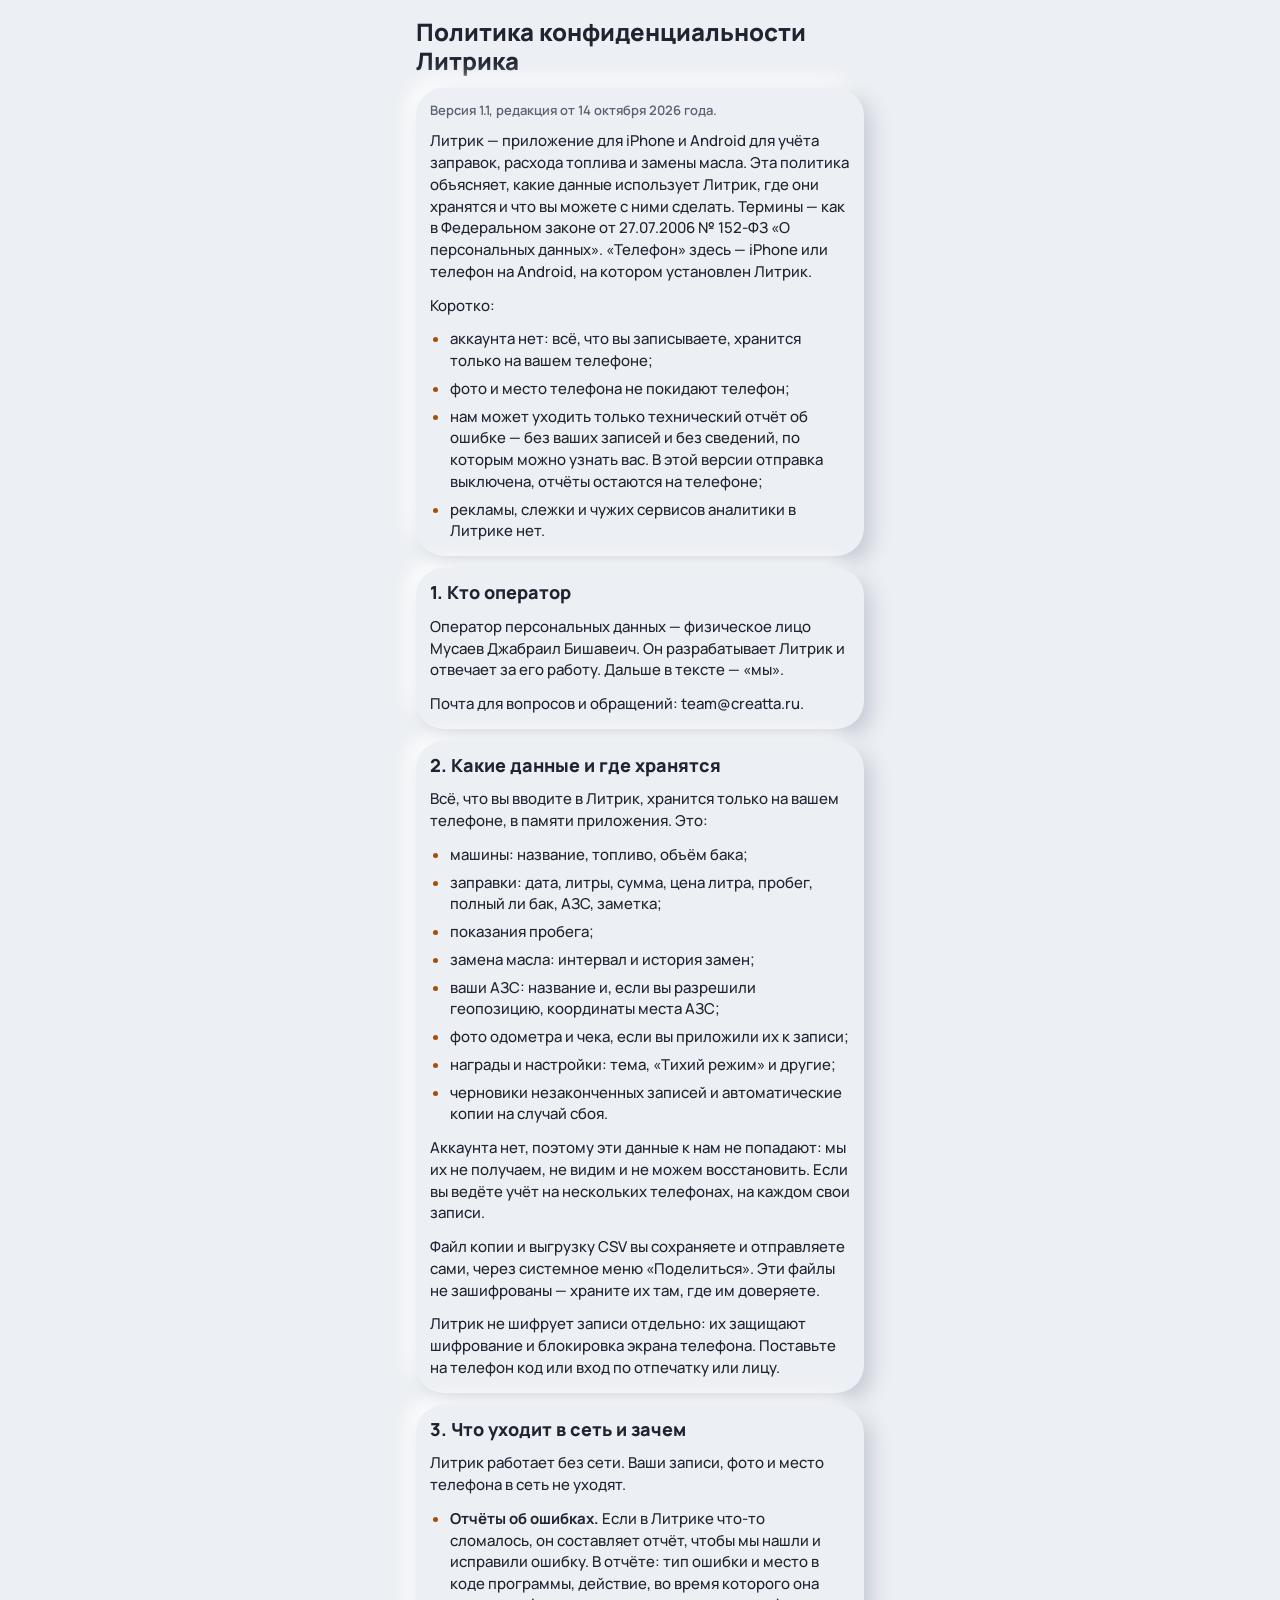
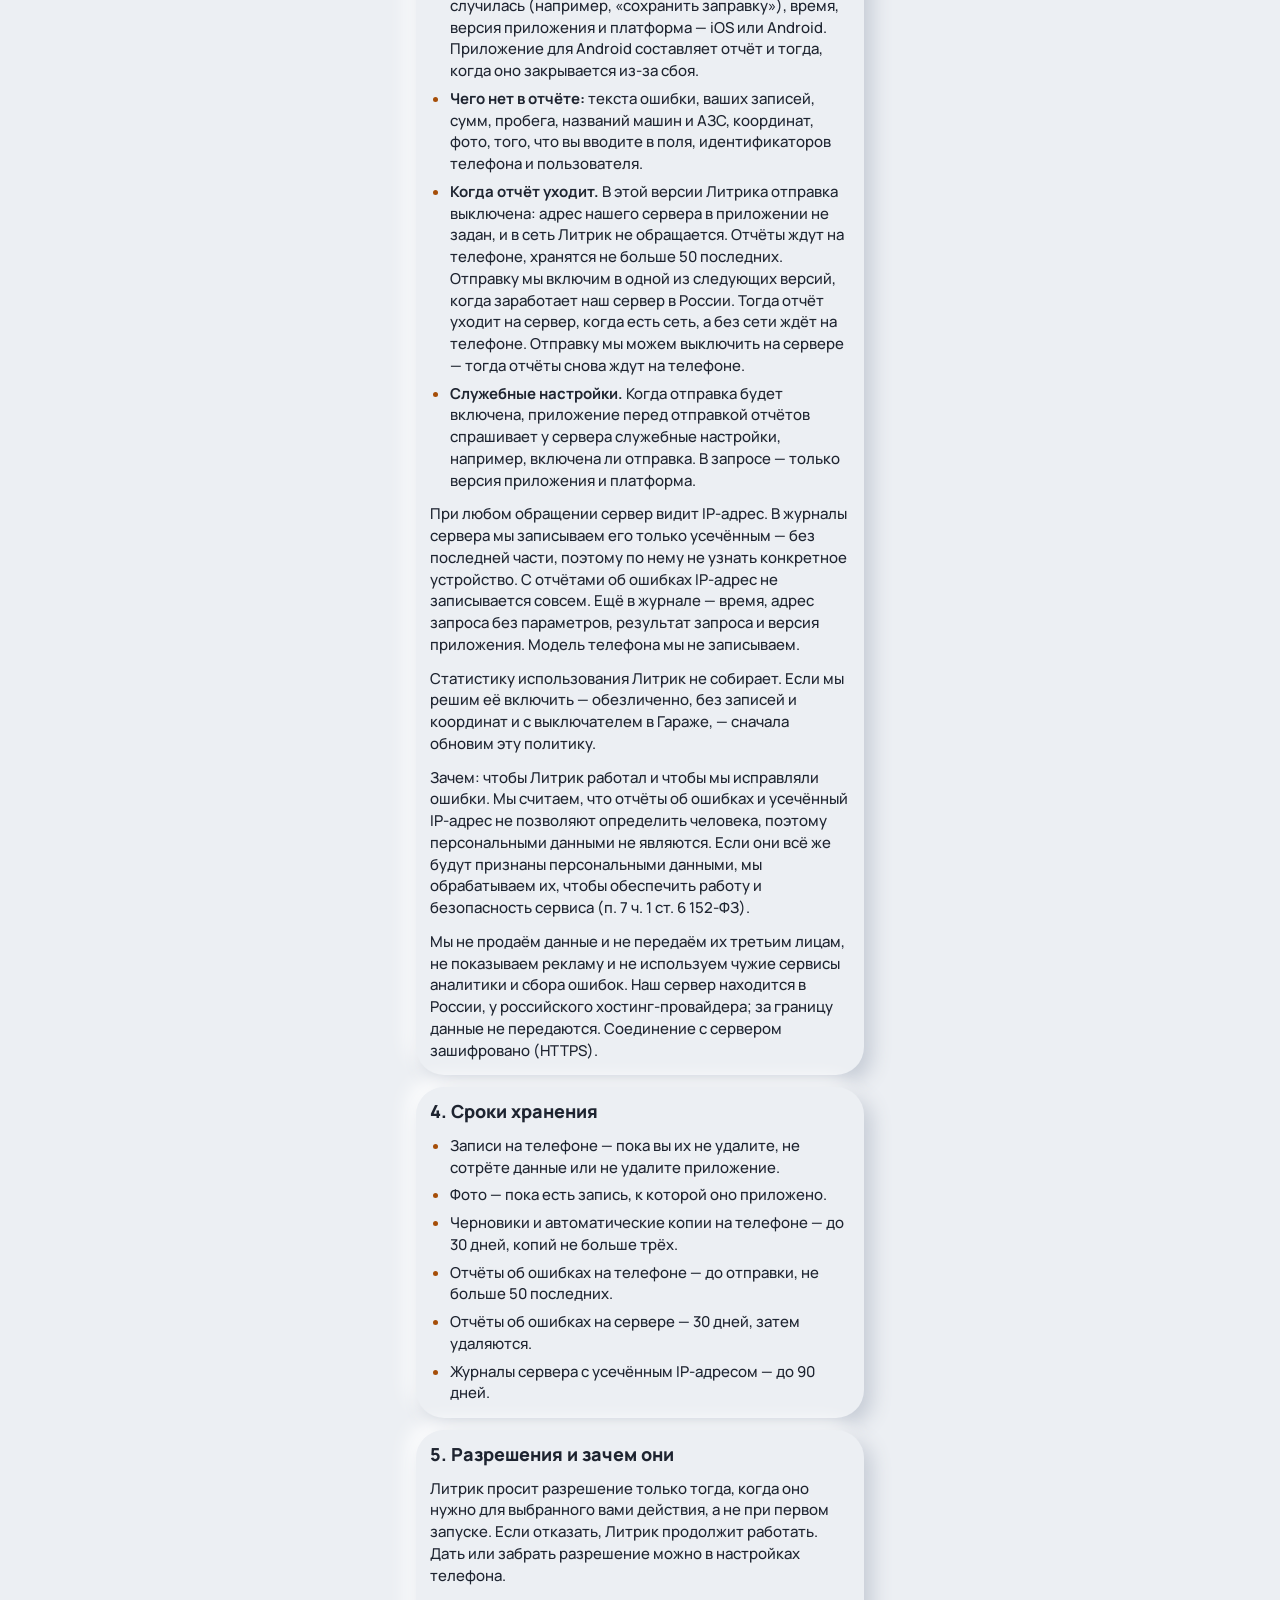
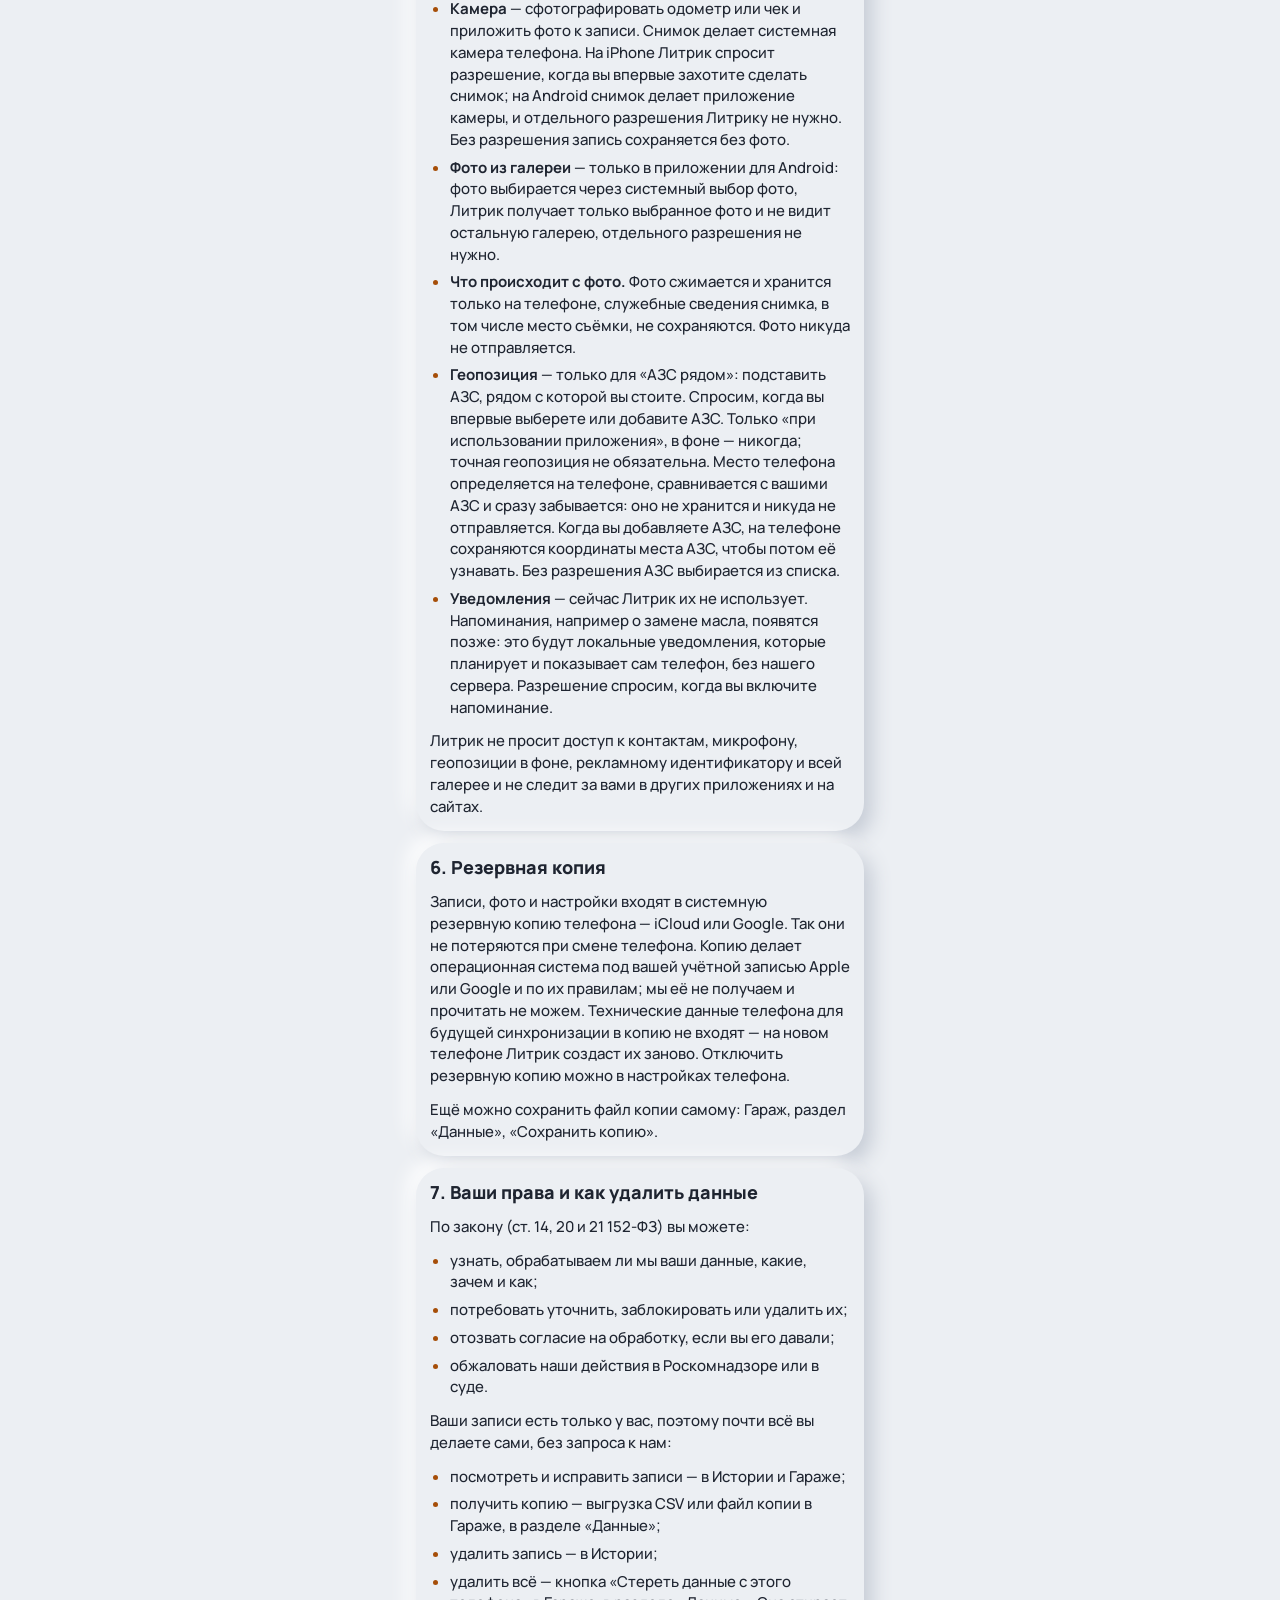
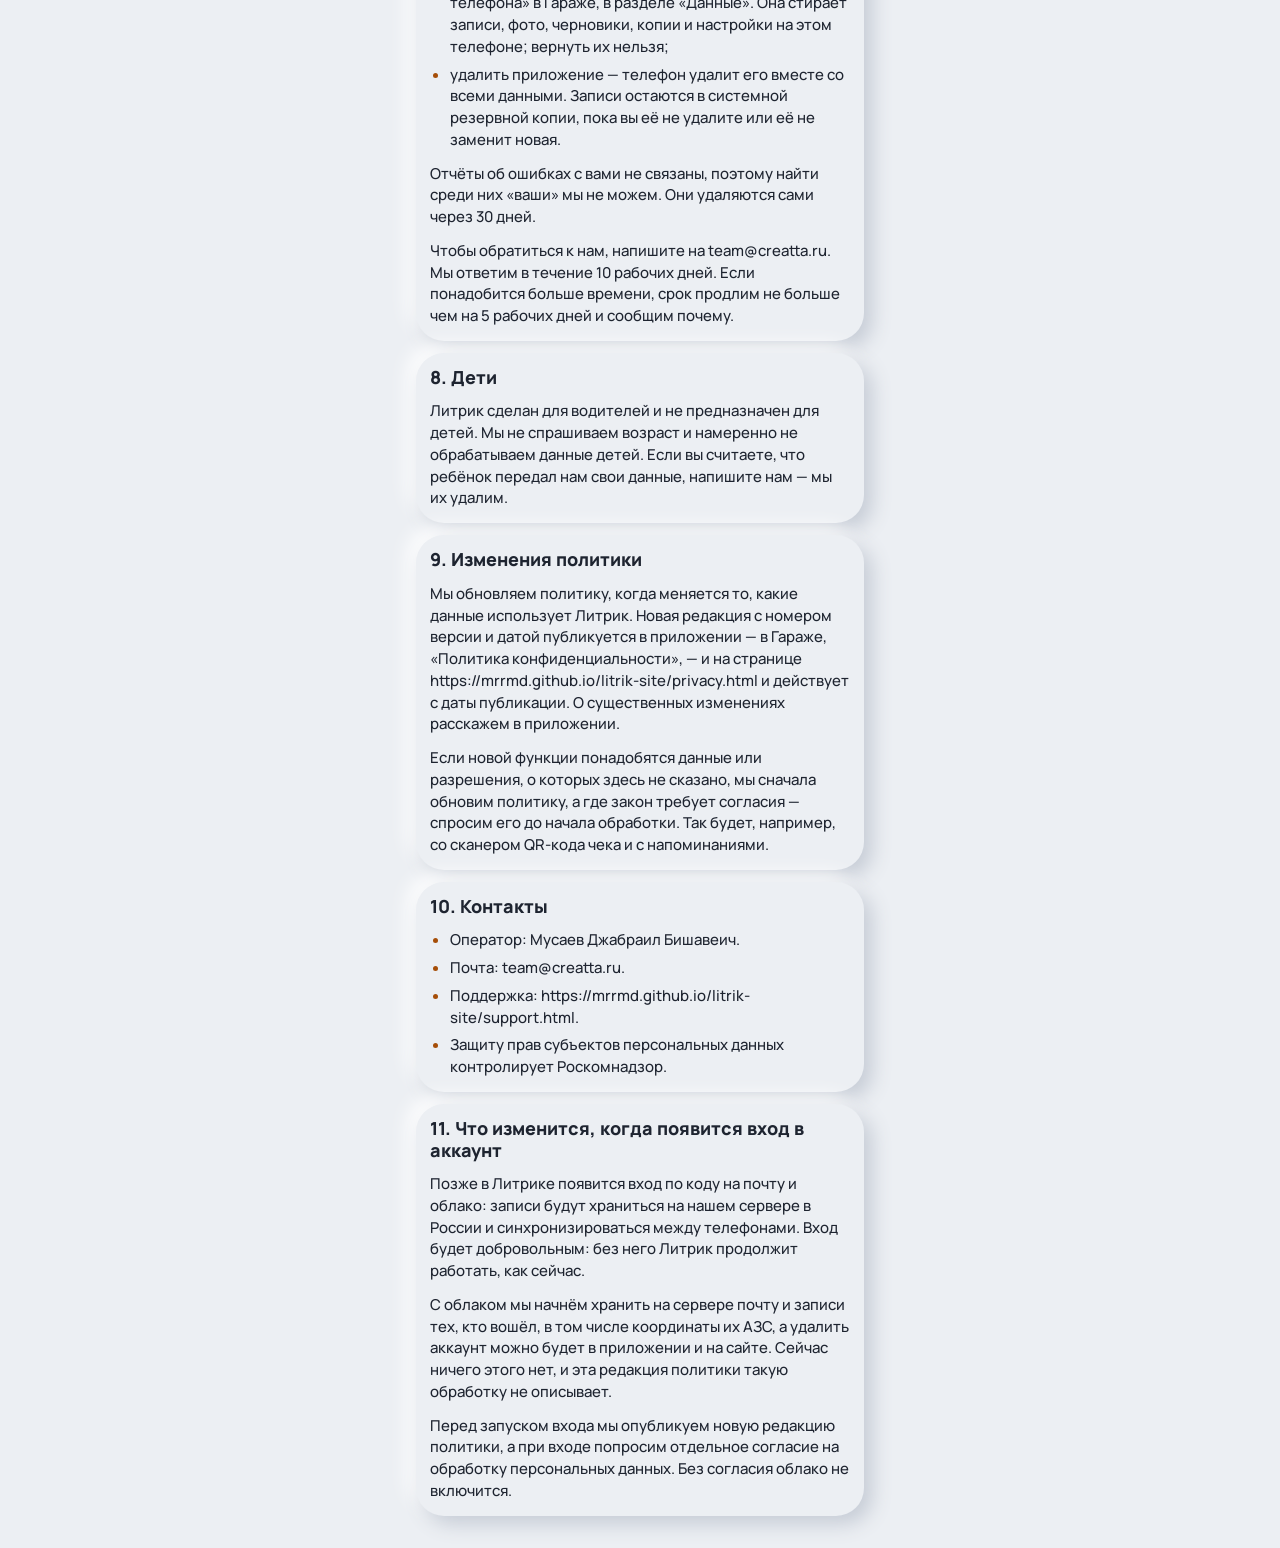
==== commit 3f68c5b0: "docs: политика — «Тихий режим» и компактные стили" ====
--- a/privacy.html
+++ b/privacy.html
@@ -37,7 +37,7 @@
   <li>замена масла: интервал и история замен;</li>
   <li>ваши АЗС: название и, если вы разрешили геопозицию, координаты места АЗС;</li>
   <li>фото одометра и чека, если вы приложили их к записи;</li>
-  <li>награды и настройки: тема, «Литрик тише» и другие;</li>
+  <li>награды и настройки: тема, «Тихий режим» и другие;</li>
   <li>черновики незаконченных записей и автоматические копии на случай сбоя.</li>
 </ul>
 <p>Аккаунта нет, поэтому эти данные к нам не попадают: мы их не получаем, не видим и не можем восстановить. Если вы ведёте учёт на нескольких телефонах, на каждом свои записи.</p>
--- a/privacy.css
+++ b/privacy.css
@@ -14,10 +14,10 @@
   --space-2: 8px;
   --space-5: 20px;
   --space-card-gap: 12px;
-  --space-card-padding: 18px;
-  --space-screen-padding-top: 14px;
-  --space-screen-padding-x: 22px;
-  --space-screen-stack-gap: 16px;
+  --space-card-padding: 14px;
+  --space-screen-padding-top: 10px;
+  --space-screen-padding-x: 16px;
+  --space-screen-stack-gap: 12px;
   --type-body-long-line-height: 1.45;
   --type-body-long-size: 15px;
   --type-body-long-weight: 500;
@@ -25,10 +25,10 @@
   --type-caption-small-size: 13px;
   --type-caption-small-weight: 600;
   --type-heading-card-line-height: 1.2;
-  --type-heading-card-size: 20px;
+  --type-heading-card-size: 18px;
   --type-heading-card-weight: 800;
   --type-heading-screen-wrap-line-height: 1.2;
-  --type-heading-screen-wrap-size: 26px;
+  --type-heading-screen-wrap-size: 24px;
   --type-heading-screen-wrap-weight: 800;
   color-scheme: light;
 }
